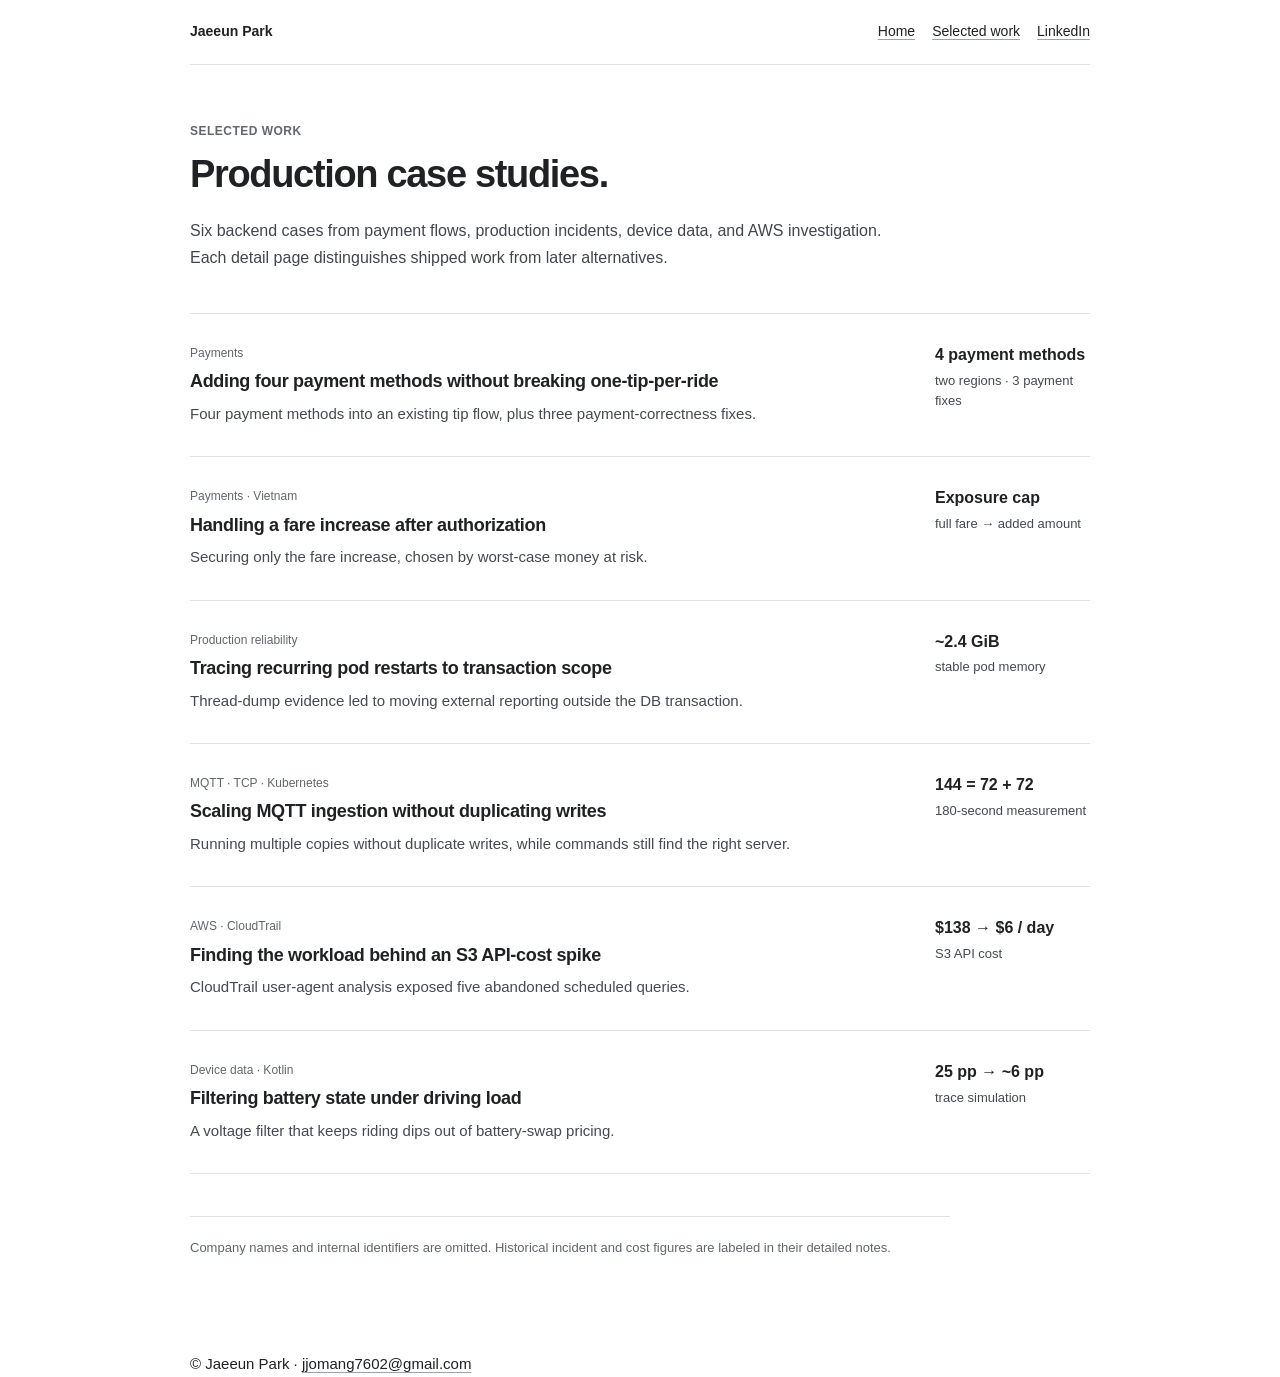
==== case-studies.html @ d19f0302 "Make each case readable without prior context Section headings now state the point instead of labeli" ====
<!doctype html>
<html lang="en"><head><meta charset="utf-8"><meta name="viewport" content="width=device-width, initial-scale=1"><meta name="description" content="Selected backend engineering case studies by Jaeeun Park."><title>Selected Work — Jaeeun Park</title><link rel="stylesheet" href="notes.css?v=20261001"></head>
<body><div class="wrap"><nav class="site-nav" aria-label="Site navigation"><a class="brand" href="index.html">Jaeeun Park</a><div class="nav-links"><a href="index.html">Home</a><a href="case-studies.html" aria-current="page">Selected work</a><a href="https://www.linkedin.com/in/ludy-jaeeun-park/">LinkedIn</a></div></nav><main>
<p class="eyebrow">Selected work</p><h1>Production case studies.</h1><p class="lede">Six backend cases from payment flows, production incidents, device data, and AWS investigation. Each detail page distinguishes shipped work from later alternatives.</p>
<section class="case-list" aria-label="Case studies">
<article class="case"><div><p class="tags">Payments</p><h2><a href="notes/tipping-payment-flow.html">Adding four payment methods without breaking one-tip-per-ride</a></h2><p>Four payment methods into an existing tip flow, plus three payment-correctness fixes.</p></div><p class="metric"><strong>4 payment methods</strong>two regions · 3 payment fixes</p></article>
<article class="case"><div><p class="tags">Payments · Vietnam</p><h2><a href="notes/incremental-authorization.html">Handling a fare increase after authorization</a></h2><p>Securing only the fare increase, chosen by worst-case money at risk.</p></div><p class="metric"><strong>Exposure cap</strong>full fare → added amount</p></article>
<article class="case"><div><p class="tags">Production reliability</p><h2><a href="notes/oom-incident.html">Tracing recurring pod restarts to transaction scope</a></h2><p>Thread-dump evidence led to moving external reporting outside the DB transaction.</p></div><p class="metric"><strong>~2.4 GiB</strong>stable pod memory</p></article>
<article class="case"><div><p class="tags">MQTT · TCP · Kubernetes</p><h2><a href="notes/mqtt-scaling.html">Scaling MQTT ingestion without duplicating writes</a></h2><p>Running multiple copies without duplicate writes, while commands still find the right server.</p></div><p class="metric"><strong>144 = 72 + 72</strong>180-second measurement</p></article>
<article class="case"><div><p class="tags">AWS · CloudTrail</p><h2><a href="notes/s3-cost-investigation.html">Finding the workload behind an S3 API-cost spike</a></h2><p>CloudTrail user-agent analysis exposed five abandoned scheduled queries.</p></div><p class="metric"><strong>$138 → $6 / day</strong>S3 API cost</p></article>
<article class="case"><div><p class="tags">Device data · Kotlin</p><h2><a href="notes/battery-signal-filter.html">Filtering battery state under driving load</a></h2><p>A voltage filter that keeps riding dips out of battery-swap pricing.</p></div><p class="metric"><strong>25 pp → ~6 pp</strong>trace simulation</p></article>
</section>
<p class="note">Company names and internal identifiers are omitted. Historical incident and cost figures are labeled in their detailed notes.</p></main><footer>© Jaeeun Park · <a href="mailto:jjomang7602@gmail.com">jjomang7602@gmail.com</a></footer></div></body></html>
---- notes.css ----
/* Shared layout for case-study notes */:root { --ink:#202124; --muted:#62666d; --line:#dfe1e5; --soft:#f6f7f8; --accent:#1a5d9f; --paper:#fff; }* { box-sizing:border-box; }html { scroll-behavior:smooth; }body { margin:0; background:var(--paper); color:var(--ink); font:15px/1.7 -apple-system,BlinkMacSystemFont,"Segoe UI",sans-serif; -webkit-font-smoothing:antialiased; }a { color:inherit; text-decoration-color:#9da2a9; text-underline-offset:3px; text-decoration-thickness:1px; }a:hover { color:var(--accent); text-decoration-thickness:2px; }a:focus-visible, summary:focus-visible { outline:2px solid var(--accent); outline-offset:4px; }.wrap { width:min(900px,calc(100% - 48px)); margin:0 auto; }.site-nav { display:flex; align-items:center; justify-content:space-between; gap:18px; padding:20px 0; border-bottom:1px solid var(--line); font-size:14px; }.brand { font-weight:650; text-decoration:none; }.nav-links { display:flex; gap:17px; }main { padding:56px 0 76px; }.eyebrow { margin:0 0 12px; color:var(--muted); font-size:12px; font-weight:650; letter-spacing:.04em; text-transform:uppercase; }h1 { max-width:760px; margin:0; font-size:clamp(27px,4vw,38px); line-height:1.13; letter-spacing:-.035em; }h2 { margin:46px 0 13px; font-size:20px; line-height:1.25; letter-spacing:-.018em; }h3 { margin:26px 0 7px; font-size:16px; line-height:1.4; }p { max-width:760px; margin:0 0 16px; }.lede { max-width:720px; margin-top:22px; color:#42464c; font-size:16px; line-height:1.65; }.meta { margin-top:21px; color:var(--muted); font-size:13px; }.rule { margin:48px 0 0; border:0; border-top:1px solid var(--line); }.case-list { margin-top:42px; border-top:1px solid var(--line); }.case { display:grid; grid-template-columns:minmax(0,1fr) 155px; gap:30px; padding:29px 0 30px; border-bottom:1px solid var(--line); }.case h2 { margin:0 0 8px; font-size:18px; }.case h2 a { text-decoration:none; }.case p { margin:0; color:#454950; }.case .tags, .note-label { margin-bottom:7px; color:var(--muted); font-size:12px; }.metric { align-self:start; color:#3f444b; font-size:13px; line-height:1.55; }.metric strong { display:block; margin-bottom:3px; color:var(--ink); font-size:16px; }.note { margin-top:42px; padding-top:20px; border-top:1px solid var(--line); color:var(--muted); font-size:13px; }.section-intro { color:#4c5158; }.diagram { margin:24px 0; padding:18px 20px; border:1px solid var(--line); background:#fafbfc; font-size:13px; line-height:1.65; }.flow { display:flex; flex-wrap:wrap; align-items:center; gap:8px; padding:0; margin:0; list-style:none; }.flow li { padding:5px 8px; border:1px solid #d6d9dd; background:#fff; }.flow .arrow { padding:0; border:0; background:transparent; color:var(--muted); }.callout { margin:23px 0; padding:15px 18px; border-left:3px solid #8b929b; background:var(--soft); }
code { font-family: ui-monospace, SFMono-Regular, Menlo, Monaco, Consolas, monospace; font-size:.9em; }
pre { max-width:760px; margin:22px 0; padding:16px 18px; overflow:auto; border:1px solid var(--line); background:#f7f8f9; font:13px/1.6 ui-monospace, SFMono-Regular, Menlo, Monaco, Consolas, monospace; }
pre code { font-size:inherit; }


table { width:100%; margin:22px 0; border-collapse:collapse; font-size:14px; line-height:1.6; }
th, td { padding:12px 14px; border:1px solid var(--line); vertical-align:top; text-align:left; }
th { background:#f5f6f7; color:#34383e; font-weight:650; }
td:first-child { font-weight:600; }
pre { max-width:760px; margin:22px 0; padding:18px 20px; overflow:auto; border:1px solid #263746; border-radius:2px; background:#17212b; color:#e8eef5; font:13px/1.7 ui-monospace, SFMono-Regular, Menlo, Monaco, Consolas, monospace; tab-size:2; }
pre code { color:inherit; font-size:inherit; }
.kt-keyword { color:#dca4ff; }
.kt-type { color:#8fd3ff; }
.kt-function { color:#7ee0ba; }
.kt-string { color:#f0c674; }
.kt-comment { color:#8a9baa; font-style:italic; }
.inline-code { padding:1px 4px; border:1px solid #e0e3e6; background:#f6f7f8; color:#30343a; font:0.9em ui-monospace, SFMono-Regular, Menlo, Monaco, Consolas, monospace; }
@media (max-width:620px) { table { font-size:13px; } th, td { padding:10px; } }
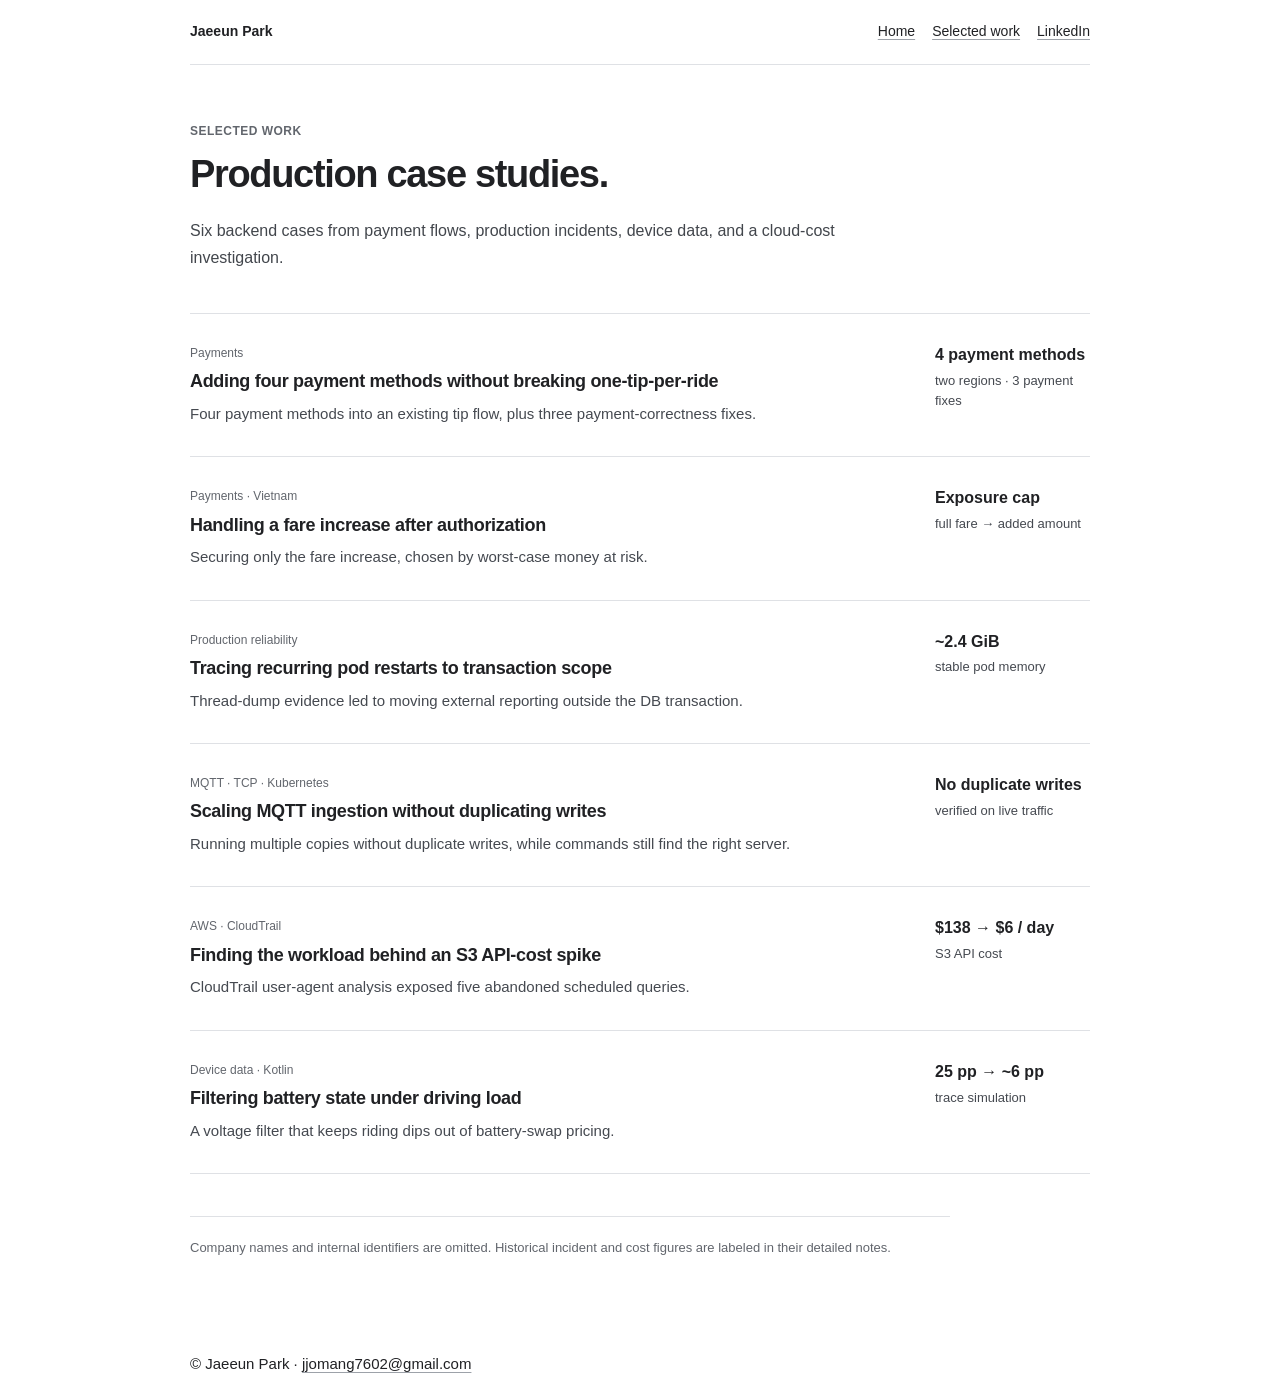
==== commit ba5ef149: "Remove a leftover internal field name and plain-language the last rough edges newNetPrice/oldNetPric" ====
--- a/case-studies.html
+++ b/case-studies.html
@@ -1,12 +1,12 @@
 <!doctype html>
 <html lang="en"><head><meta charset="utf-8"><meta name="viewport" content="width=device-width, initial-scale=1"><meta name="description" content="Selected backend engineering case studies by Jaeeun Park."><title>Selected Work — Jaeeun Park</title><link rel="stylesheet" href="notes.css?v=20261001"></head>
 <body><div class="wrap"><nav class="site-nav" aria-label="Site navigation"><a class="brand" href="index.html">Jaeeun Park</a><div class="nav-links"><a href="index.html">Home</a><a href="case-studies.html" aria-current="page">Selected work</a><a href="https://www.linkedin.com/in/ludy-jaeeun-park/">LinkedIn</a></div></nav><main>
-<p class="eyebrow">Selected work</p><h1>Production case studies.</h1><p class="lede">Six backend cases from payment flows, production incidents, device data, and AWS investigation. Each detail page distinguishes shipped work from later alternatives.</p>
+<p class="eyebrow">Selected work</p><h1>Production case studies.</h1><p class="lede">Six backend cases from payment flows, production incidents, device data, and a cloud-cost investigation.</p>
 <section class="case-list" aria-label="Case studies">
 <article class="case"><div><p class="tags">Payments</p><h2><a href="notes/tipping-payment-flow.html">Adding four payment methods without breaking one-tip-per-ride</a></h2><p>Four payment methods into an existing tip flow, plus three payment-correctness fixes.</p></div><p class="metric"><strong>4 payment methods</strong>two regions · 3 payment fixes</p></article>
 <article class="case"><div><p class="tags">Payments · Vietnam</p><h2><a href="notes/incremental-authorization.html">Handling a fare increase after authorization</a></h2><p>Securing only the fare increase, chosen by worst-case money at risk.</p></div><p class="metric"><strong>Exposure cap</strong>full fare → added amount</p></article>
 <article class="case"><div><p class="tags">Production reliability</p><h2><a href="notes/oom-incident.html">Tracing recurring pod restarts to transaction scope</a></h2><p>Thread-dump evidence led to moving external reporting outside the DB transaction.</p></div><p class="metric"><strong>~2.4 GiB</strong>stable pod memory</p></article>
-<article class="case"><div><p class="tags">MQTT · TCP · Kubernetes</p><h2><a href="notes/mqtt-scaling.html">Scaling MQTT ingestion without duplicating writes</a></h2><p>Running multiple copies without duplicate writes, while commands still find the right server.</p></div><p class="metric"><strong>144 = 72 + 72</strong>180-second measurement</p></article>
+<article class="case"><div><p class="tags">MQTT · TCP · Kubernetes</p><h2><a href="notes/mqtt-scaling.html">Scaling MQTT ingestion without duplicating writes</a></h2><p>Running multiple copies without duplicate writes, while commands still find the right server.</p></div><p class="metric"><strong>No duplicate writes</strong>verified on live traffic</p></article>
 <article class="case"><div><p class="tags">AWS · CloudTrail</p><h2><a href="notes/s3-cost-investigation.html">Finding the workload behind an S3 API-cost spike</a></h2><p>CloudTrail user-agent analysis exposed five abandoned scheduled queries.</p></div><p class="metric"><strong>$138 → $6 / day</strong>S3 API cost</p></article>
 <article class="case"><div><p class="tags">Device data · Kotlin</p><h2><a href="notes/battery-signal-filter.html">Filtering battery state under driving load</a></h2><p>A voltage filter that keeps riding dips out of battery-swap pricing.</p></div><p class="metric"><strong>25 pp → ~6 pp</strong>trace simulation</p></article>
 </section>
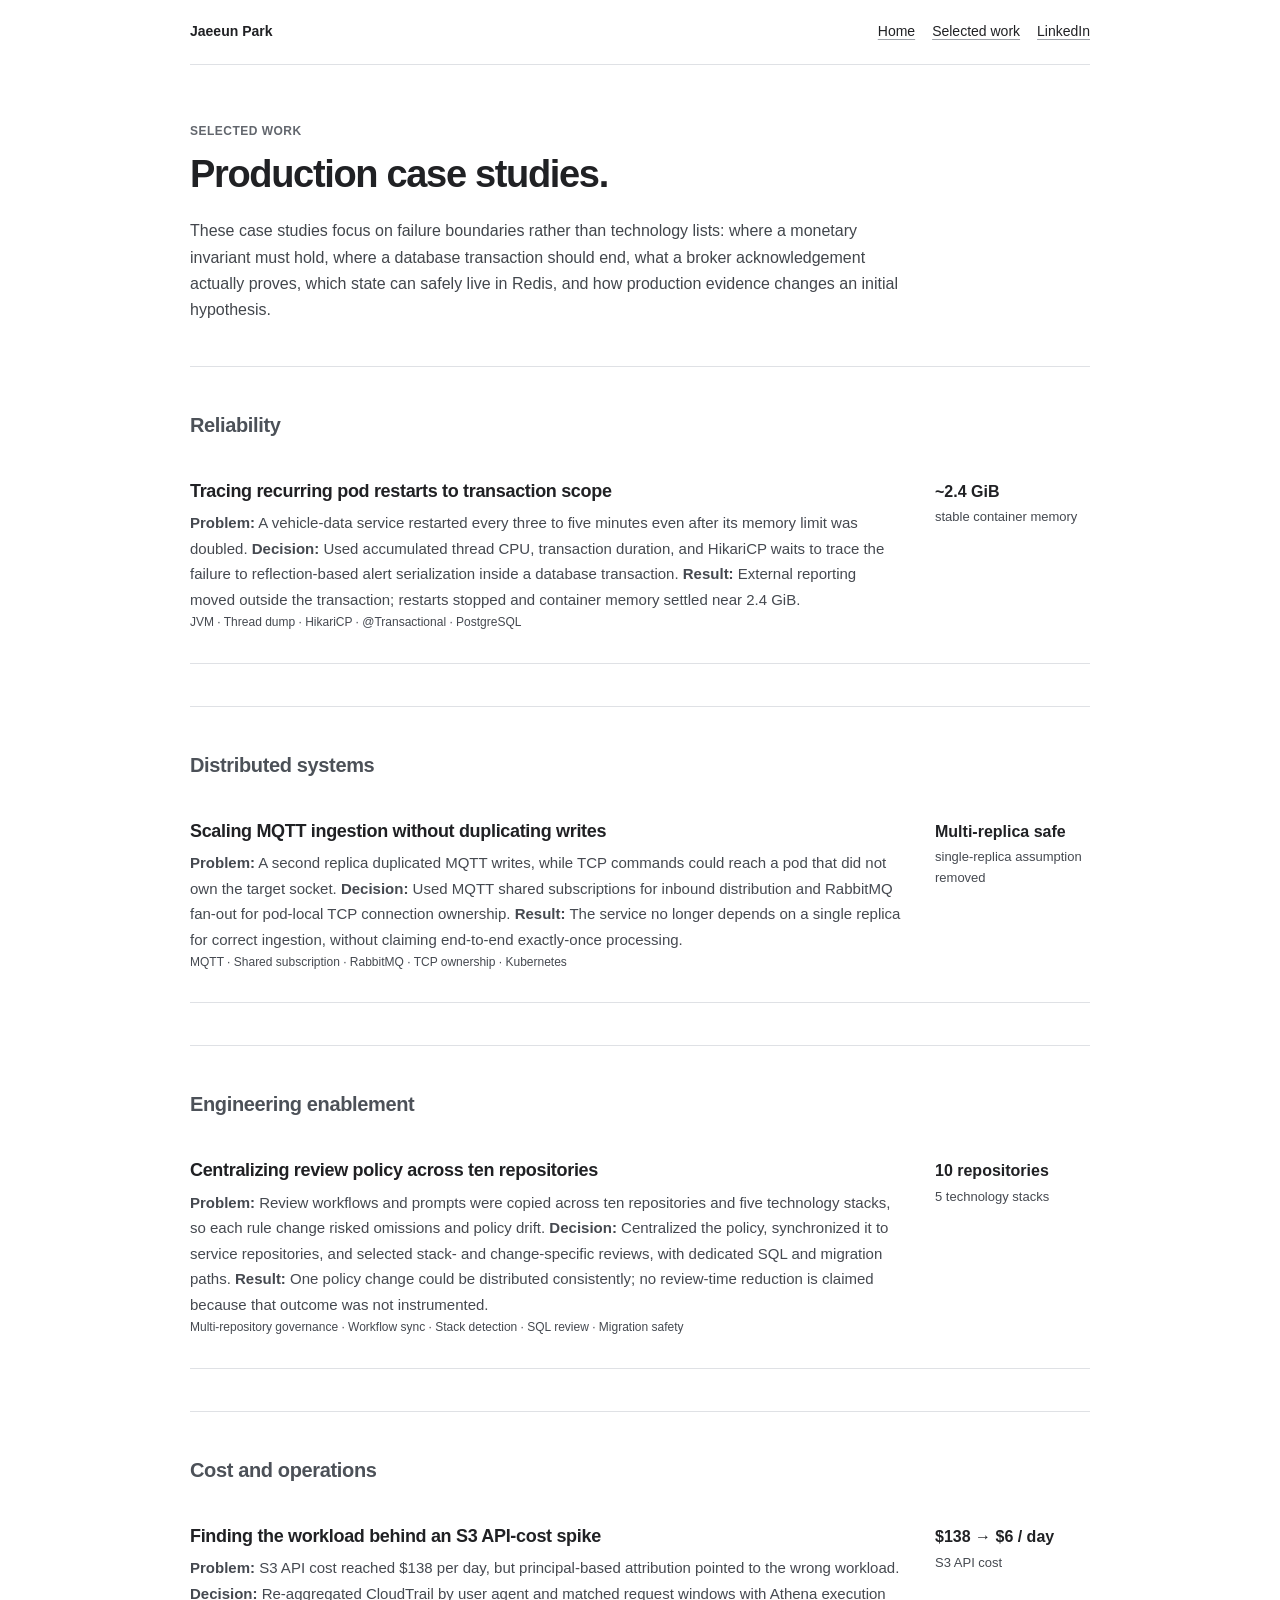
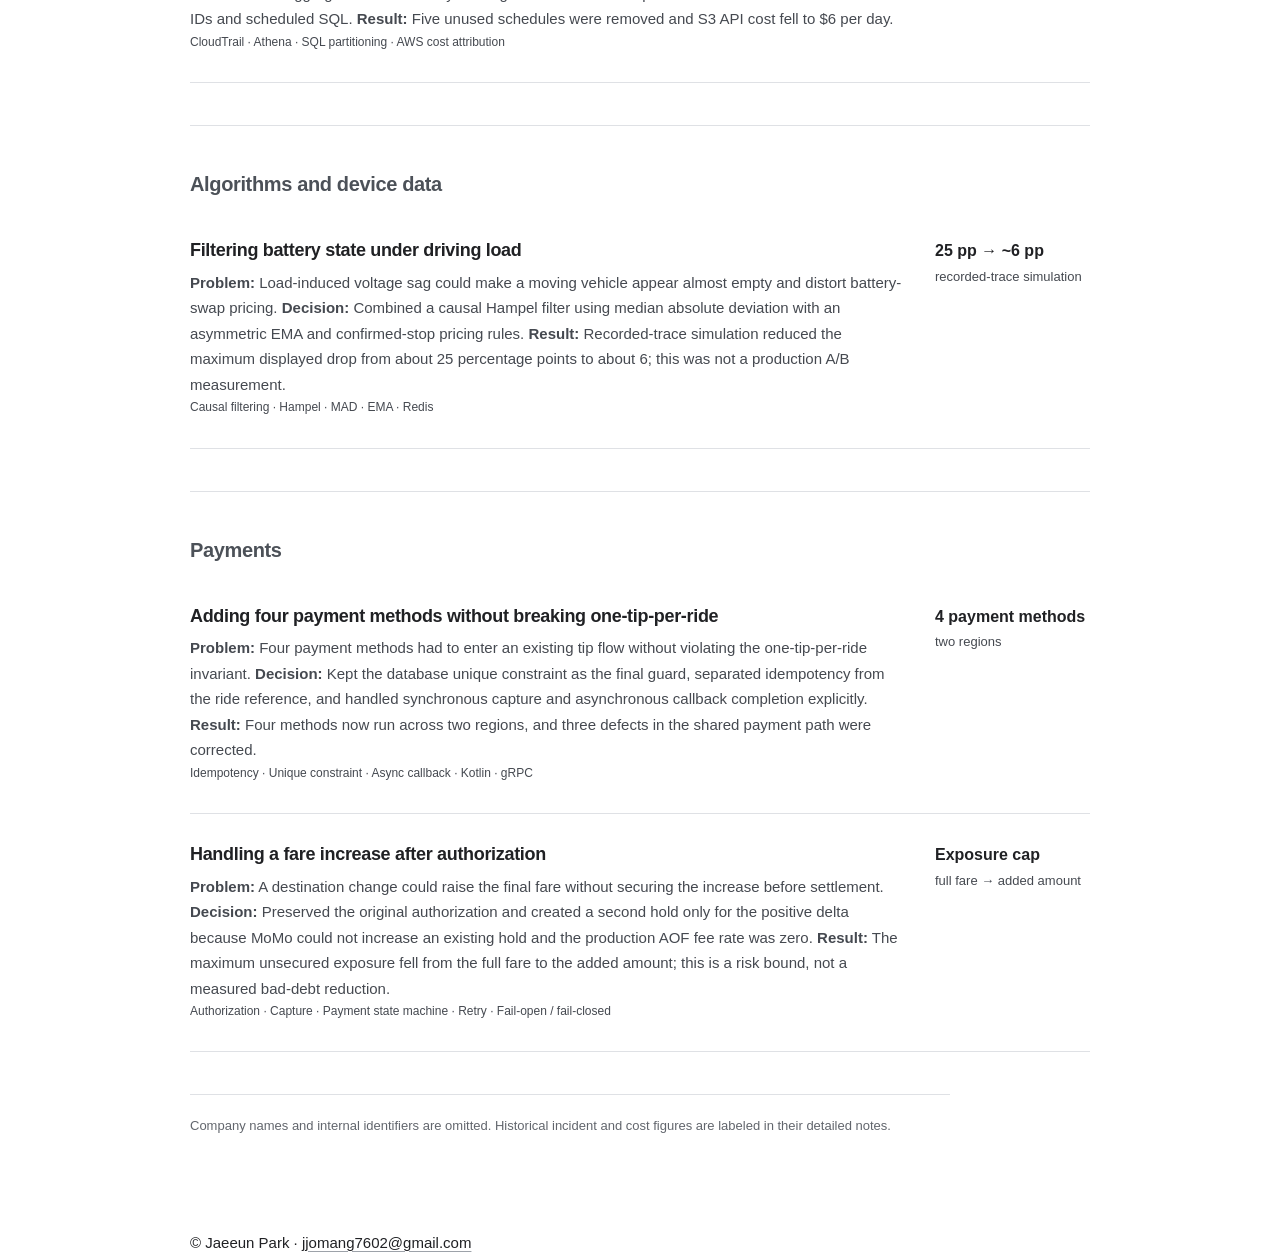
==== commit c79427c1: "Rework case studies for both recruiter and senior-engineer readers Applies the revision spec across " ====
--- a/case-studies.html
+++ b/case-studies.html
@@ -1,13 +1,24 @@
 <!doctype html>
-<html lang="en"><head><meta charset="utf-8"><meta name="viewport" content="width=device-width, initial-scale=1"><meta name="description" content="Selected backend engineering case studies by Jaeeun Park."><title>Selected Work — Jaeeun Park</title><link rel="stylesheet" href="notes.css?v=20261001"></head>
+<html lang="en"><head><meta charset="utf-8"><meta name="viewport" content="width=device-width, initial-scale=1"><meta name="description" content="Selected backend engineering case studies by Jaeeun Park, grouped by the kind of failure boundary each one addresses."><title>Selected Work — Jaeeun Park</title><link rel="stylesheet" href="notes.css?v=20261001"></head>
 <body><div class="wrap"><nav class="site-nav" aria-label="Site navigation"><a class="brand" href="index.html">Jaeeun Park</a><div class="nav-links"><a href="index.html">Home</a><a href="case-studies.html" aria-current="page">Selected work</a><a href="https://www.linkedin.com/in/ludy-jaeeun-park/">LinkedIn</a></div></nav><main>
-<p class="eyebrow">Selected work</p><h1>Production case studies.</h1><p class="lede">Six backend cases from payment flows, production incidents, device data, and a cloud-cost investigation.</p>
-<section class="case-list" aria-label="Case studies">
-<article class="case"><div><p class="tags">Payments</p><h2><a href="notes/tipping-payment-flow.html">Adding four payment methods without breaking one-tip-per-ride</a></h2><p>Four payment methods into an existing tip flow, plus three payment-correctness fixes.</p></div><p class="metric"><strong>4 payment methods</strong>two regions · 3 payment fixes</p></article>
-<article class="case"><div><p class="tags">Payments · Vietnam</p><h2><a href="notes/incremental-authorization.html">Handling a fare increase after authorization</a></h2><p>Securing only the fare increase, chosen by worst-case money at risk.</p></div><p class="metric"><strong>Exposure cap</strong>full fare → added amount</p></article>
-<article class="case"><div><p class="tags">Production reliability</p><h2><a href="notes/oom-incident.html">Tracing recurring pod restarts to transaction scope</a></h2><p>Thread-dump evidence led to moving external reporting outside the DB transaction.</p></div><p class="metric"><strong>~2.4 GiB</strong>stable pod memory</p></article>
-<article class="case"><div><p class="tags">MQTT · TCP · Kubernetes</p><h2><a href="notes/mqtt-scaling.html">Scaling MQTT ingestion without duplicating writes</a></h2><p>Running multiple copies without duplicate writes, while commands still find the right server.</p></div><p class="metric"><strong>No duplicate writes</strong>verified on live traffic</p></article>
-<article class="case"><div><p class="tags">AWS · CloudTrail</p><h2><a href="notes/s3-cost-investigation.html">Finding the workload behind an S3 API-cost spike</a></h2><p>CloudTrail user-agent analysis exposed five abandoned scheduled queries.</p></div><p class="metric"><strong>$138 → $6 / day</strong>S3 API cost</p></article>
-<article class="case"><div><p class="tags">Device data · Kotlin</p><h2><a href="notes/battery-signal-filter.html">Filtering battery state under driving load</a></h2><p>A voltage filter that keeps riding dips out of battery-swap pricing.</p></div><p class="metric"><strong>25 pp → ~6 pp</strong>trace simulation</p></article>
+<p class="eyebrow">Selected work</p><h1>Production case studies.</h1><p class="lede">These case studies focus on failure boundaries rather than technology lists: where a monetary invariant must hold, where a database transaction should end, what a broker acknowledgement actually proves, which state can safely live in Redis, and how production evidence changes an initial hypothesis.</p>
+<section class="case-list" aria-label="Reliability"><h2 class="section-intro">Reliability</h2>
+<article class="case"><div><h2><a href="notes/oom-incident.html">Tracing recurring pod restarts to transaction scope</a></h2><p><strong>Problem:</strong> A vehicle-data service restarted every three to five minutes even after its memory limit was doubled. <strong>Decision:</strong> Used accumulated thread CPU, transaction duration, and HikariCP waits to trace the failure to reflection-based alert serialization inside a database transaction. <strong>Result:</strong> External reporting moved outside the transaction; restarts stopped and container memory settled near 2.4 GiB.</p><p class="note-label">JVM · Thread dump · HikariCP · @Transactional · PostgreSQL</p></div><p class="metric"><strong>~2.4 GiB</strong>stable container memory</p></article>
+</section>
+<section class="case-list" aria-label="Distributed systems"><h2 class="section-intro">Distributed systems</h2>
+<article class="case"><div><h2><a href="notes/mqtt-scaling.html">Scaling MQTT ingestion without duplicating writes</a></h2><p><strong>Problem:</strong> A second replica duplicated MQTT writes, while TCP commands could reach a pod that did not own the target socket. <strong>Decision:</strong> Used MQTT shared subscriptions for inbound distribution and RabbitMQ fan-out for pod-local TCP connection ownership. <strong>Result:</strong> The service no longer depends on a single replica for correct ingestion, without claiming end-to-end exactly-once processing.</p><p class="note-label">MQTT · Shared subscription · RabbitMQ · TCP ownership · Kubernetes</p></div><p class="metric"><strong>Multi-replica safe</strong>single-replica assumption removed</p></article>
+</section>
+<section class="case-list" aria-label="Engineering enablement"><h2 class="section-intro">Engineering enablement</h2>
+<article class="case"><div><h2><a href="notes/review-policy.html">Centralizing review policy across ten repositories</a></h2><p><strong>Problem:</strong> Review workflows and prompts were copied across ten repositories and five technology stacks, so each rule change risked omissions and policy drift. <strong>Decision:</strong> Centralized the policy, synchronized it to service repositories, and selected stack- and change-specific reviews, with dedicated SQL and migration paths. <strong>Result:</strong> One policy change could be distributed consistently; no review-time reduction is claimed because that outcome was not instrumented.</p><p class="note-label">Multi-repository governance · Workflow sync · Stack detection · SQL review · Migration safety</p></div><p class="metric"><strong>10 repositories</strong>5 technology stacks</p></article>
+</section>
+<section class="case-list" aria-label="Cost and operations"><h2 class="section-intro">Cost and operations</h2>
+<article class="case"><div><h2><a href="notes/s3-cost-investigation.html">Finding the workload behind an S3 API-cost spike</a></h2><p><strong>Problem:</strong> S3 API cost reached $138 per day, but principal-based attribution pointed to the wrong workload. <strong>Decision:</strong> Re-aggregated CloudTrail by user agent and matched request windows with Athena execution IDs and scheduled SQL. <strong>Result:</strong> Five unused schedules were removed and S3 API cost fell to $6 per day.</p><p class="note-label">CloudTrail · Athena · SQL partitioning · AWS cost attribution</p></div><p class="metric"><strong>$138 → $6 / day</strong>S3 API cost</p></article>
+</section>
+<section class="case-list" aria-label="Algorithms and device data"><h2 class="section-intro">Algorithms and device data</h2>
+<article class="case"><div><h2><a href="notes/battery-signal-filter.html">Filtering battery state under driving load</a></h2><p><strong>Problem:</strong> Load-induced voltage sag could make a moving vehicle appear almost empty and distort battery-swap pricing. <strong>Decision:</strong> Combined a causal Hampel filter using median absolute deviation with an asymmetric EMA and confirmed-stop pricing rules. <strong>Result:</strong> Recorded-trace simulation reduced the maximum displayed drop from about 25 percentage points to about 6; this was not a production A/B measurement.</p><p class="note-label">Causal filtering · Hampel · MAD · EMA · Redis</p></div><p class="metric"><strong>25 pp → ~6 pp</strong>recorded-trace simulation</p></article>
+</section>
+<section class="case-list" aria-label="Payments"><h2 class="section-intro">Payments</h2>
+<article class="case"><div><h2><a href="notes/tipping-payment-flow.html">Adding four payment methods without breaking one-tip-per-ride</a></h2><p><strong>Problem:</strong> Four payment methods had to enter an existing tip flow without violating the one-tip-per-ride invariant. <strong>Decision:</strong> Kept the database unique constraint as the final guard, separated idempotency from the ride reference, and handled synchronous capture and asynchronous callback completion explicitly. <strong>Result:</strong> Four methods now run across two regions, and three defects in the shared payment path were corrected.</p><p class="note-label">Idempotency · Unique constraint · Async callback · Kotlin · gRPC</p></div><p class="metric"><strong>4 payment methods</strong>two regions</p></article>
+<article class="case"><div><h2><a href="notes/incremental-authorization.html">Handling a fare increase after authorization</a></h2><p><strong>Problem:</strong> A destination change could raise the final fare without securing the increase before settlement. <strong>Decision:</strong> Preserved the original authorization and created a second hold only for the positive delta because MoMo could not increase an existing hold and the production AOF fee rate was zero. <strong>Result:</strong> The maximum unsecured exposure fell from the full fare to the added amount; this is a risk bound, not a measured bad-debt reduction.</p><p class="note-label">Authorization · Capture · Payment state machine · Retry · Fail-open / fail-closed</p></div><p class="metric"><strong>Exposure cap</strong>full fare → added amount</p></article>
 </section>
 <p class="note">Company names and internal identifiers are omitted. Historical incident and cost figures are labeled in their detailed notes.</p></main><footer>© Jaeeun Park · <a href="mailto:jjomang7602@gmail.com">jjomang7602@gmail.com</a></footer></div></body></html>
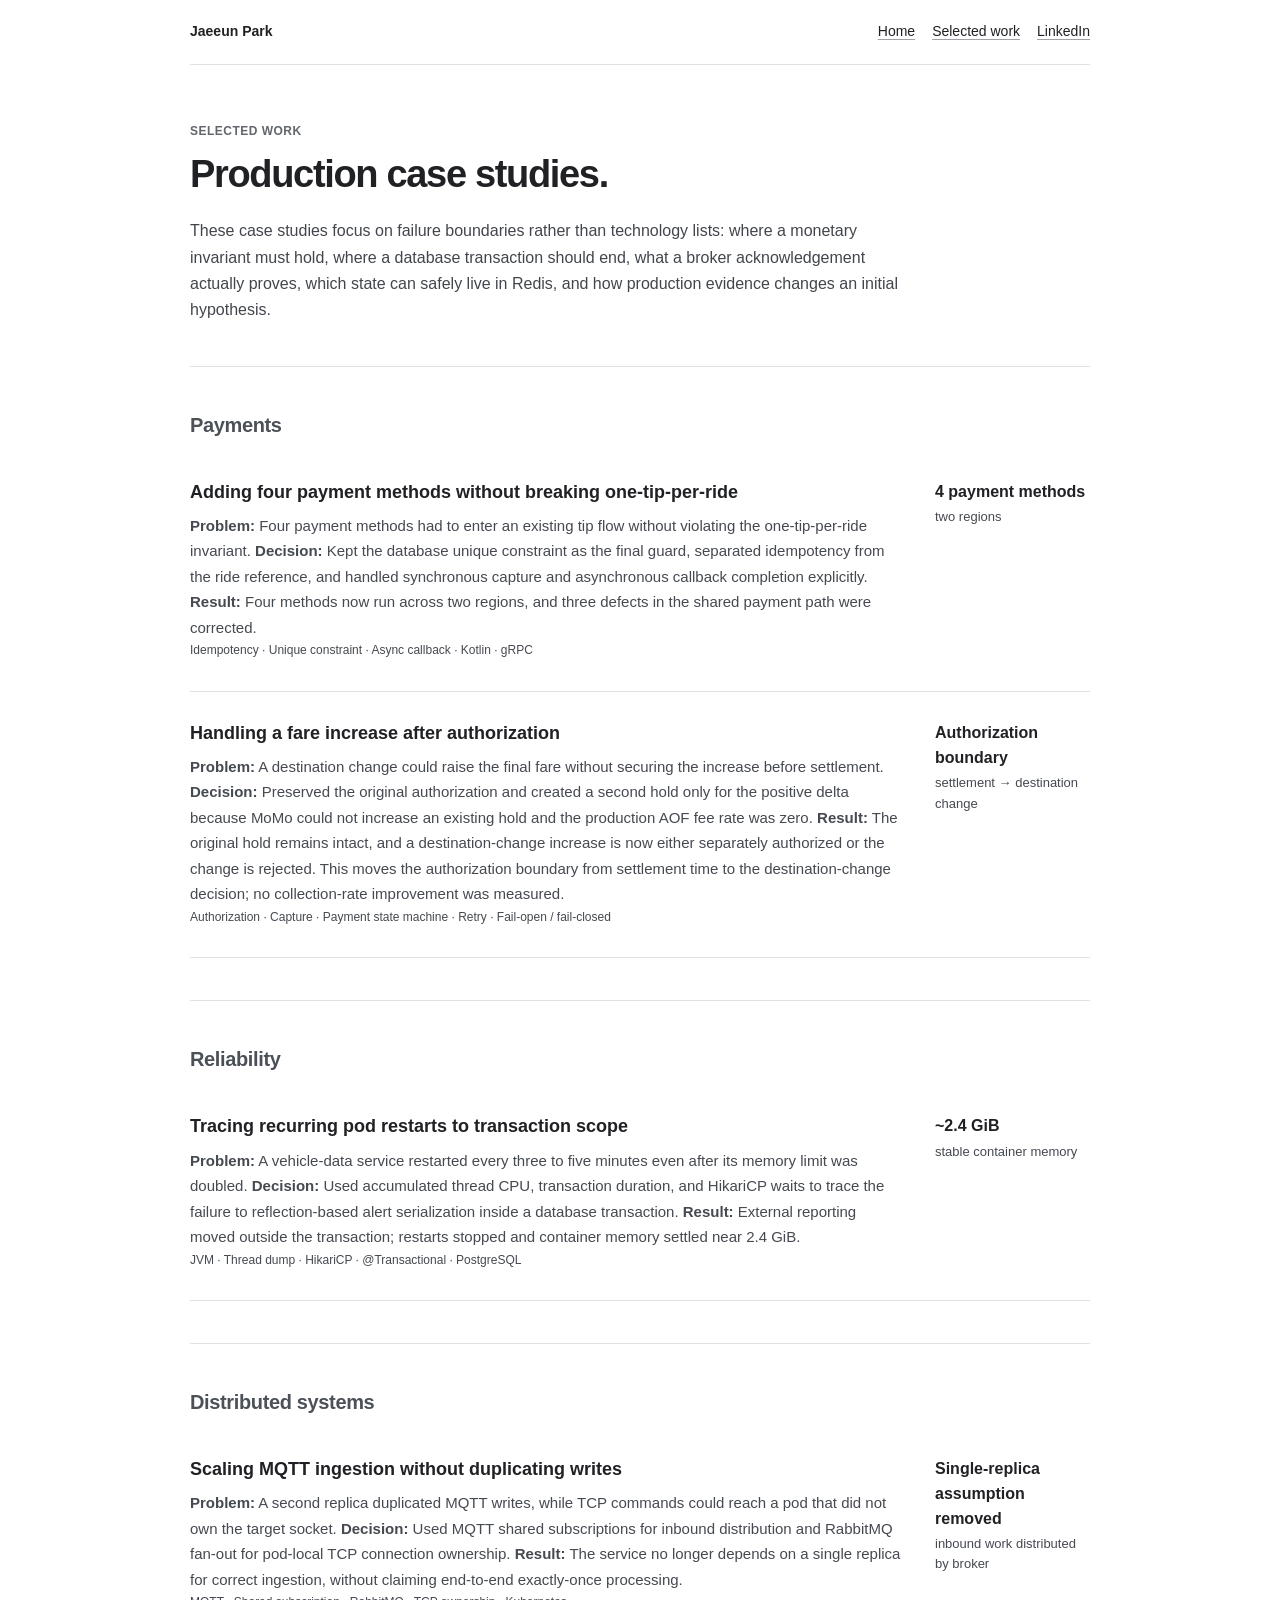
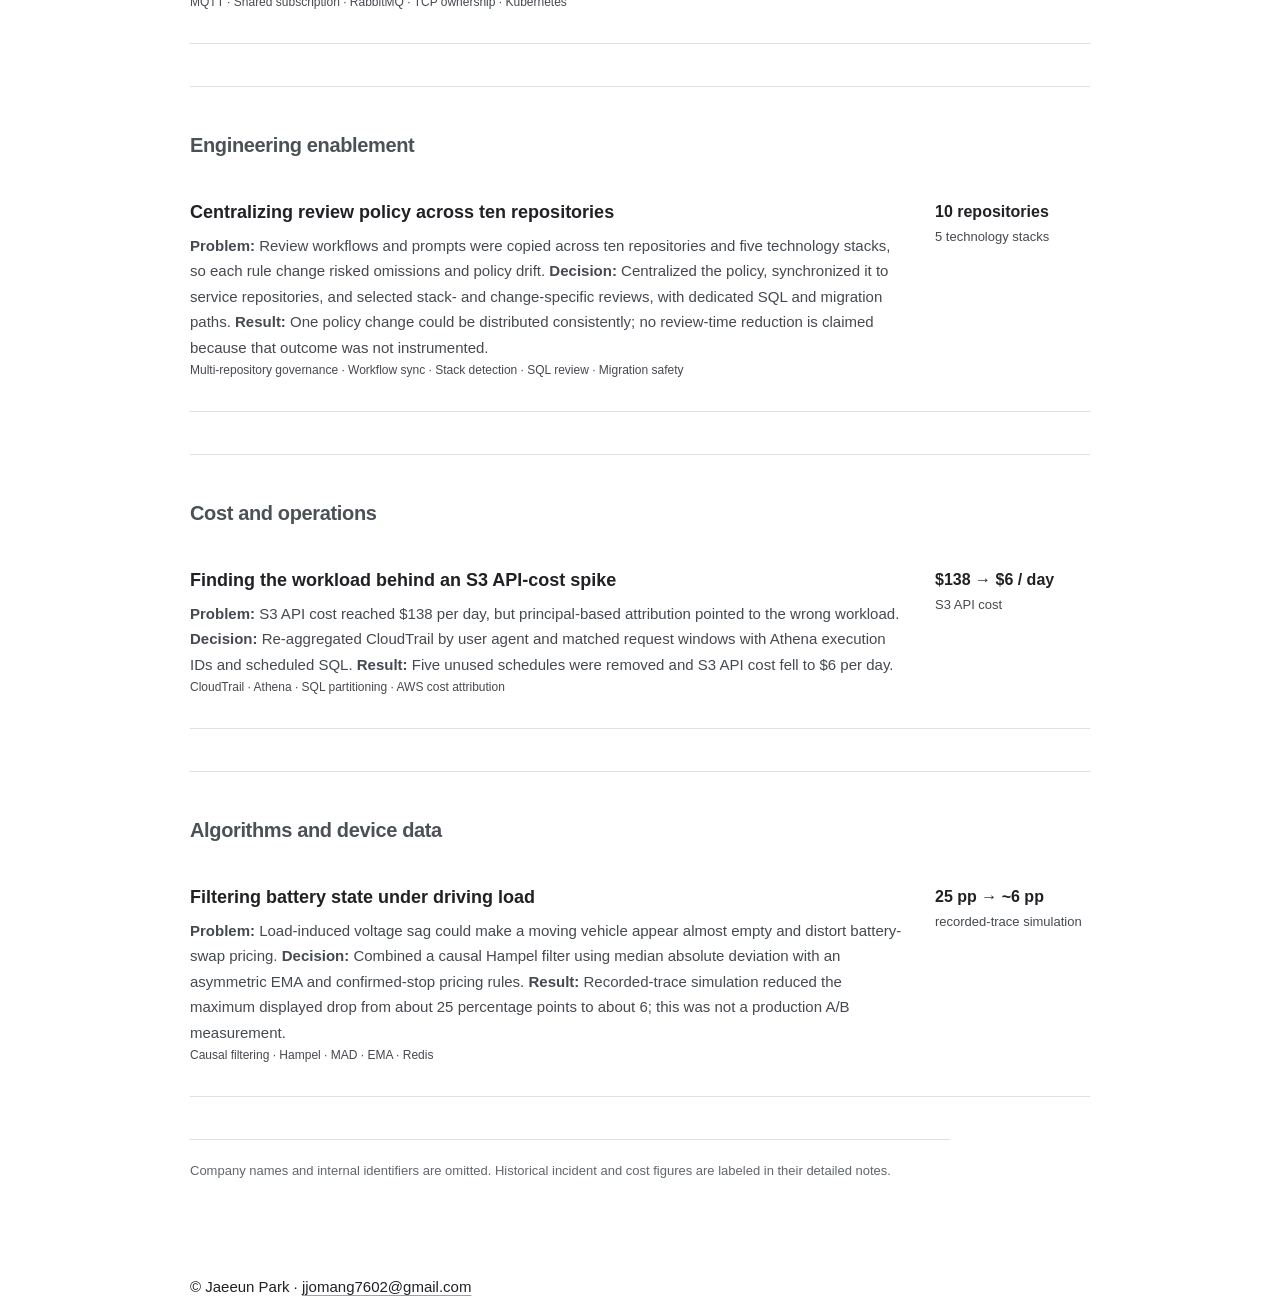
==== commit e20c3f6f: "Fix an exposure claim that contradicted the corrected baseline The incremental-authorization page ex" ====
--- a/case-studies.html
+++ b/case-studies.html
@@ -1,24 +1,98 @@
 <!doctype html>
-<html lang="en"><head><meta charset="utf-8"><meta name="viewport" content="width=device-width, initial-scale=1"><meta name="description" content="Selected backend engineering case studies by Jaeeun Park, grouped by the kind of failure boundary each one addresses."><title>Selected Work — Jaeeun Park</title><link rel="stylesheet" href="notes.css?v=20261001"></head>
-<body><div class="wrap"><nav class="site-nav" aria-label="Site navigation"><a class="brand" href="index.html">Jaeeun Park</a><div class="nav-links"><a href="index.html">Home</a><a href="case-studies.html" aria-current="page">Selected work</a><a href="https://www.linkedin.com/in/ludy-jaeeun-park/">LinkedIn</a></div></nav><main>
-<p class="eyebrow">Selected work</p><h1>Production case studies.</h1><p class="lede">These case studies focus on failure boundaries rather than technology lists: where a monetary invariant must hold, where a database transaction should end, what a broker acknowledgement actually proves, which state can safely live in Redis, and how production evidence changes an initial hypothesis.</p>
-<section class="case-list" aria-label="Reliability"><h2 class="section-intro">Reliability</h2>
-<article class="case"><div><h2><a href="notes/oom-incident.html">Tracing recurring pod restarts to transaction scope</a></h2><p><strong>Problem:</strong> A vehicle-data service restarted every three to five minutes even after its memory limit was doubled. <strong>Decision:</strong> Used accumulated thread CPU, transaction duration, and HikariCP waits to trace the failure to reflection-based alert serialization inside a database transaction. <strong>Result:</strong> External reporting moved outside the transaction; restarts stopped and container memory settled near 2.4 GiB.</p><p class="note-label">JVM · Thread dump · HikariCP · @Transactional · PostgreSQL</p></div><p class="metric"><strong>~2.4 GiB</strong>stable container memory</p></article>
+<html lang="en">
+<head>
+<meta charset="utf-8">
+<meta name="viewport" content="width=device-width, initial-scale=1">
+<meta name="description" content="Selected backend engineering case studies by Jaeeun Park, grouped by the kind of failure boundary each one addresses.">
+<title>Selected Work — Jaeeun Park</title>
+<link rel="icon" href="favicon.svg" type="image/svg+xml">
+<link rel="stylesheet" href="notes.css?v=20261002"></head>
+<body>
+<div class="wrap">
+<nav class="site-nav" aria-label="Site navigation"><a class="brand" href="index.html">Jaeeun Park</a>
+<div class="nav-links"><a href="index.html">Home</a><a href="case-studies.html" aria-current="page">Selected work</a><a href="https://www.linkedin.com/in/ludy-jaeeun-park/">LinkedIn</a></div>
+</nav>
+<main>
+<p class="eyebrow">Selected work</p>
+<h1>Production case studies.</h1>
+<p class="lede">These case studies focus on failure boundaries rather than technology lists: where a monetary invariant must hold, where a database transaction should end, what a broker acknowledgement actually proves, which state can safely live in Redis, and how production evidence changes an initial hypothesis.</p>
+<section class="case-list" aria-label="Payments">
+<h2 class="section-intro">Payments</h2>
+<article class="case">
+<div>
+<h3><a href="notes/tipping-payment-flow.html">Adding four payment methods without breaking one-tip-per-ride</a></h3>
+<p><strong>Problem:</strong> Four payment methods had to enter an existing tip flow without violating the one-tip-per-ride invariant. <strong>Decision:</strong> Kept the database unique constraint as the final guard, separated idempotency from the ride reference, and handled synchronous capture and asynchronous callback completion explicitly. <strong>Result:</strong> Four methods now run across two regions, and three defects in the shared payment path were corrected.</p>
+<p class="note-label">Idempotency · Unique constraint · Async callback · Kotlin · gRPC</p>
+</div>
+<p class="metric"><strong>4 payment methods</strong>two regions</p>
+</article>
+<article class="case">
+<div>
+<h3><a href="notes/incremental-authorization.html">Handling a fare increase after authorization</a></h3>
+<p><strong>Problem:</strong> A destination change could raise the final fare without securing the increase before settlement. <strong>Decision:</strong> Preserved the original authorization and created a second hold only for the positive delta because MoMo could not increase an existing hold and the production AOF fee rate was zero. <strong>Result:</strong> The original hold remains intact, and a destination-change increase is now either separately authorized or the change is rejected. This moves the authorization boundary from settlement time to the destination-change decision; no collection-rate improvement was measured.</p>
+<p class="note-label">Authorization · Capture · Payment state machine · Retry · Fail-open / fail-closed</p>
+</div>
+<p class="metric"><strong>Authorization boundary</strong>settlement → destination change</p>
+</article>
 </section>
-<section class="case-list" aria-label="Distributed systems"><h2 class="section-intro">Distributed systems</h2>
-<article class="case"><div><h2><a href="notes/mqtt-scaling.html">Scaling MQTT ingestion without duplicating writes</a></h2><p><strong>Problem:</strong> A second replica duplicated MQTT writes, while TCP commands could reach a pod that did not own the target socket. <strong>Decision:</strong> Used MQTT shared subscriptions for inbound distribution and RabbitMQ fan-out for pod-local TCP connection ownership. <strong>Result:</strong> The service no longer depends on a single replica for correct ingestion, without claiming end-to-end exactly-once processing.</p><p class="note-label">MQTT · Shared subscription · RabbitMQ · TCP ownership · Kubernetes</p></div><p class="metric"><strong>Multi-replica safe</strong>single-replica assumption removed</p></article>
+<section class="case-list" aria-label="Reliability">
+<h2 class="section-intro">Reliability</h2>
+<article class="case">
+<div>
+<h3><a href="notes/oom-incident.html">Tracing recurring pod restarts to transaction scope</a></h3>
+<p><strong>Problem:</strong> A vehicle-data service restarted every three to five minutes even after its memory limit was doubled. <strong>Decision:</strong> Used accumulated thread CPU, transaction duration, and HikariCP waits to trace the failure to reflection-based alert serialization inside a database transaction. <strong>Result:</strong> External reporting moved outside the transaction; restarts stopped and container memory settled near 2.4 GiB.</p>
+<p class="note-label">JVM · Thread dump · HikariCP · @Transactional · PostgreSQL</p>
+</div>
+<p class="metric"><strong>~2.4 GiB</strong>stable container memory</p>
+</article>
 </section>
-<section class="case-list" aria-label="Engineering enablement"><h2 class="section-intro">Engineering enablement</h2>
-<article class="case"><div><h2><a href="notes/review-policy.html">Centralizing review policy across ten repositories</a></h2><p><strong>Problem:</strong> Review workflows and prompts were copied across ten repositories and five technology stacks, so each rule change risked omissions and policy drift. <strong>Decision:</strong> Centralized the policy, synchronized it to service repositories, and selected stack- and change-specific reviews, with dedicated SQL and migration paths. <strong>Result:</strong> One policy change could be distributed consistently; no review-time reduction is claimed because that outcome was not instrumented.</p><p class="note-label">Multi-repository governance · Workflow sync · Stack detection · SQL review · Migration safety</p></div><p class="metric"><strong>10 repositories</strong>5 technology stacks</p></article>
+<section class="case-list" aria-label="Distributed systems">
+<h2 class="section-intro">Distributed systems</h2>
+<article class="case">
+<div>
+<h3><a href="notes/mqtt-scaling.html">Scaling MQTT ingestion without duplicating writes</a></h3>
+<p><strong>Problem:</strong> A second replica duplicated MQTT writes, while TCP commands could reach a pod that did not own the target socket. <strong>Decision:</strong> Used MQTT shared subscriptions for inbound distribution and RabbitMQ fan-out for pod-local TCP connection ownership. <strong>Result:</strong> The service no longer depends on a single replica for correct ingestion, without claiming end-to-end exactly-once processing.</p>
+<p class="note-label">MQTT · Shared subscription · RabbitMQ · TCP ownership · Kubernetes</p>
+</div>
+<p class="metric"><strong>Single-replica assumption removed</strong>inbound work distributed by broker</p>
+</article>
 </section>
-<section class="case-list" aria-label="Cost and operations"><h2 class="section-intro">Cost and operations</h2>
-<article class="case"><div><h2><a href="notes/s3-cost-investigation.html">Finding the workload behind an S3 API-cost spike</a></h2><p><strong>Problem:</strong> S3 API cost reached $138 per day, but principal-based attribution pointed to the wrong workload. <strong>Decision:</strong> Re-aggregated CloudTrail by user agent and matched request windows with Athena execution IDs and scheduled SQL. <strong>Result:</strong> Five unused schedules were removed and S3 API cost fell to $6 per day.</p><p class="note-label">CloudTrail · Athena · SQL partitioning · AWS cost attribution</p></div><p class="metric"><strong>$138 → $6 / day</strong>S3 API cost</p></article>
+<section class="case-list" aria-label="Engineering enablement">
+<h2 class="section-intro">Engineering enablement</h2>
+<article class="case">
+<div>
+<h3><a href="notes/review-policy.html">Centralizing review policy across ten repositories</a></h3>
+<p><strong>Problem:</strong> Review workflows and prompts were copied across ten repositories and five technology stacks, so each rule change risked omissions and policy drift. <strong>Decision:</strong> Centralized the policy, synchronized it to service repositories, and selected stack- and change-specific reviews, with dedicated SQL and migration paths. <strong>Result:</strong> One policy change could be distributed consistently; no review-time reduction is claimed because that outcome was not instrumented.</p>
+<p class="note-label">Multi-repository governance · Workflow sync · Stack detection · SQL review · Migration safety</p>
+</div>
+<p class="metric"><strong>10 repositories</strong>5 technology stacks</p>
+</article>
 </section>
-<section class="case-list" aria-label="Algorithms and device data"><h2 class="section-intro">Algorithms and device data</h2>
-<article class="case"><div><h2><a href="notes/battery-signal-filter.html">Filtering battery state under driving load</a></h2><p><strong>Problem:</strong> Load-induced voltage sag could make a moving vehicle appear almost empty and distort battery-swap pricing. <strong>Decision:</strong> Combined a causal Hampel filter using median absolute deviation with an asymmetric EMA and confirmed-stop pricing rules. <strong>Result:</strong> Recorded-trace simulation reduced the maximum displayed drop from about 25 percentage points to about 6; this was not a production A/B measurement.</p><p class="note-label">Causal filtering · Hampel · MAD · EMA · Redis</p></div><p class="metric"><strong>25 pp → ~6 pp</strong>recorded-trace simulation</p></article>
+<section class="case-list" aria-label="Cost and operations">
+<h2 class="section-intro">Cost and operations</h2>
+<article class="case">
+<div>
+<h3><a href="notes/s3-cost-investigation.html">Finding the workload behind an S3 API-cost spike</a></h3>
+<p><strong>Problem:</strong> S3 API cost reached $138 per day, but principal-based attribution pointed to the wrong workload. <strong>Decision:</strong> Re-aggregated CloudTrail by user agent and matched request windows with Athena execution IDs and scheduled SQL. <strong>Result:</strong> Five unused schedules were removed and S3 API cost fell to $6 per day.</p>
+<p class="note-label">CloudTrail · Athena · SQL partitioning · AWS cost attribution</p>
+</div>
+<p class="metric"><strong>$138 → $6 / day</strong>S3 API cost</p>
+</article>
 </section>
-<section class="case-list" aria-label="Payments"><h2 class="section-intro">Payments</h2>
-<article class="case"><div><h2><a href="notes/tipping-payment-flow.html">Adding four payment methods without breaking one-tip-per-ride</a></h2><p><strong>Problem:</strong> Four payment methods had to enter an existing tip flow without violating the one-tip-per-ride invariant. <strong>Decision:</strong> Kept the database unique constraint as the final guard, separated idempotency from the ride reference, and handled synchronous capture and asynchronous callback completion explicitly. <strong>Result:</strong> Four methods now run across two regions, and three defects in the shared payment path were corrected.</p><p class="note-label">Idempotency · Unique constraint · Async callback · Kotlin · gRPC</p></div><p class="metric"><strong>4 payment methods</strong>two regions</p></article>
-<article class="case"><div><h2><a href="notes/incremental-authorization.html">Handling a fare increase after authorization</a></h2><p><strong>Problem:</strong> A destination change could raise the final fare without securing the increase before settlement. <strong>Decision:</strong> Preserved the original authorization and created a second hold only for the positive delta because MoMo could not increase an existing hold and the production AOF fee rate was zero. <strong>Result:</strong> The maximum unsecured exposure fell from the full fare to the added amount; this is a risk bound, not a measured bad-debt reduction.</p><p class="note-label">Authorization · Capture · Payment state machine · Retry · Fail-open / fail-closed</p></div><p class="metric"><strong>Exposure cap</strong>full fare → added amount</p></article>
+<section class="case-list" aria-label="Algorithms and device data">
+<h2 class="section-intro">Algorithms and device data</h2>
+<article class="case">
+<div>
+<h3><a href="notes/battery-signal-filter.html">Filtering battery state under driving load</a></h3>
+<p><strong>Problem:</strong> Load-induced voltage sag could make a moving vehicle appear almost empty and distort battery-swap pricing. <strong>Decision:</strong> Combined a causal Hampel filter using median absolute deviation with an asymmetric EMA and confirmed-stop pricing rules. <strong>Result:</strong> Recorded-trace simulation reduced the maximum displayed drop from about 25 percentage points to about 6; this was not a production A/B measurement.</p>
+<p class="note-label">Causal filtering · Hampel · MAD · EMA · Redis</p>
+</div>
+<p class="metric"><strong>25 pp → ~6 pp</strong>recorded-trace simulation</p>
+</article>
 </section>
-<p class="note">Company names and internal identifiers are omitted. Historical incident and cost figures are labeled in their detailed notes.</p></main><footer>© Jaeeun Park · <a href="mailto:jjomang7602@gmail.com">jjomang7602@gmail.com</a></footer></div></body></html>
+<p class="note">Company names and internal identifiers are omitted. Historical incident and cost figures are labeled in their detailed notes.</p>
+</main>
+<footer>© Jaeeun Park · <a href="mailto:jjomang7602@gmail.com">jjomang7602@gmail.com</a></footer>
+</div>
+</body>
+</html>
--- a/notes.css
+++ b/notes.css
@@ -1,7 +1,5 @@
-/* Shared layout for case-study notes */:root { --ink:#202124; --muted:#62666d; --line:#dfe1e5; --soft:#f6f7f8; --accent:#1a5d9f; --paper:#fff; }* { box-sizing:border-box; }html { scroll-behavior:smooth; }body { margin:0; background:var(--paper); color:var(--ink); font:15px/1.7 -apple-system,BlinkMacSystemFont,"Segoe UI",sans-serif; -webkit-font-smoothing:antialiased; }a { color:inherit; text-decoration-color:#9da2a9; text-underline-offset:3px; text-decoration-thickness:1px; }a:hover { color:var(--accent); text-decoration-thickness:2px; }a:focus-visible, summary:focus-visible { outline:2px solid var(--accent); outline-offset:4px; }.wrap { width:min(900px,calc(100% - 48px)); margin:0 auto; }.site-nav { display:flex; align-items:center; justify-content:space-between; gap:18px; padding:20px 0; border-bottom:1px solid var(--line); font-size:14px; }.brand { font-weight:650; text-decoration:none; }.nav-links { display:flex; gap:17px; }main { padding:56px 0 76px; }.eyebrow { margin:0 0 12px; color:var(--muted); font-size:12px; font-weight:650; letter-spacing:.04em; text-transform:uppercase; }h1 { max-width:760px; margin:0; font-size:clamp(27px,4vw,38px); line-height:1.13; letter-spacing:-.035em; }h2 { margin:46px 0 13px; font-size:20px; line-height:1.25; letter-spacing:-.018em; }h3 { margin:26px 0 7px; font-size:16px; line-height:1.4; }p { max-width:760px; margin:0 0 16px; }.lede { max-width:720px; margin-top:22px; color:#42464c; font-size:16px; line-height:1.65; }.meta { margin-top:21px; color:var(--muted); font-size:13px; }.rule { margin:48px 0 0; border:0; border-top:1px solid var(--line); }.case-list { margin-top:42px; border-top:1px solid var(--line); }.case { display:grid; grid-template-columns:minmax(0,1fr) 155px; gap:30px; padding:29px 0 30px; border-bottom:1px solid var(--line); }.case h2 { margin:0 0 8px; font-size:18px; }.case h2 a { text-decoration:none; }.case p { margin:0; color:#454950; }.case .tags, .note-label { margin-bottom:7px; color:var(--muted); font-size:12px; }.metric { align-self:start; color:#3f444b; font-size:13px; line-height:1.55; }.metric strong { display:block; margin-bottom:3px; color:var(--ink); font-size:16px; }.note { margin-top:42px; padding-top:20px; border-top:1px solid var(--line); color:var(--muted); font-size:13px; }.section-intro { color:#4c5158; }.diagram { margin:24px 0; padding:18px 20px; border:1px solid var(--line); background:#fafbfc; font-size:13px; line-height:1.65; }.flow { display:flex; flex-wrap:wrap; align-items:center; gap:8px; padding:0; margin:0; list-style:none; }.flow li { padding:5px 8px; border:1px solid #d6d9dd; background:#fff; }.flow .arrow { padding:0; border:0; background:transparent; color:var(--muted); }.callout { margin:23px 0; padding:15px 18px; border-left:3px solid #8b929b; background:var(--soft); }
+/* Shared layout for case-study notes */:root { --ink:#202124; --muted:#62666d; --line:#dfe1e5; --soft:#f6f7f8; --accent:#1a5d9f; --paper:#fff; }* { box-sizing:border-box; }html { scroll-behavior:smooth; }body { margin:0; background:var(--paper); color:var(--ink); font:15px/1.7 -apple-system,BlinkMacSystemFont,"Segoe UI",sans-serif; -webkit-font-smoothing:antialiased; }a { color:inherit; text-decoration-color:#9da2a9; text-underline-offset:3px; text-decoration-thickness:1px; }a:hover { color:var(--accent); text-decoration-thickness:2px; }a:focus-visible, summary:focus-visible { outline:2px solid var(--accent); outline-offset:4px; }.wrap { width:min(900px,calc(100% - 48px)); margin:0 auto; }.site-nav { display:flex; align-items:center; justify-content:space-between; gap:18px; padding:20px 0; border-bottom:1px solid var(--line); font-size:14px; }.brand { font-weight:650; text-decoration:none; }.nav-links { display:flex; gap:17px; }main { padding:56px 0 76px; }.eyebrow { margin:0 0 12px; color:var(--muted); font-size:12px; font-weight:650; letter-spacing:.04em; text-transform:uppercase; }h1 { max-width:760px; margin:0; font-size:clamp(27px,4vw,38px); line-height:1.13; letter-spacing:-.035em; }h2 { margin:46px 0 13px; font-size:20px; line-height:1.25; letter-spacing:-.018em; }h3 { margin:26px 0 7px; font-size:16px; line-height:1.4; }p { max-width:760px; margin:0 0 16px; }.lede { max-width:720px; margin-top:22px; color:#42464c; font-size:16px; line-height:1.65; }.meta { margin-top:21px; color:var(--muted); font-size:13px; }.rule { margin:48px 0 0; border:0; border-top:1px solid var(--line); }.case-list { margin-top:42px; border-top:1px solid var(--line); }.case { display:grid; grid-template-columns:minmax(0,1fr) 155px; gap:30px; padding:29px 0 30px; border-bottom:1px solid var(--line); }.case h3 { margin:0 0 8px; font-size:18px; }.case h3 a { text-decoration:none; }.case p { margin:0; color:#454950; }.case .tags, .note-label { margin-bottom:7px; color:var(--muted); font-size:12px; }.metric { align-self:start; color:#3f444b; font-size:13px; line-height:1.55; }.metric strong { display:block; margin-bottom:3px; color:var(--ink); font-size:16px; }.note { margin-top:42px; padding-top:20px; border-top:1px solid var(--line); color:var(--muted); font-size:13px; }.section-intro { color:#4c5158; }.diagram { margin:24px 0; padding:18px 20px; border:1px solid var(--line); background:#fafbfc; font-size:13px; line-height:1.65; }.flow { display:flex; flex-wrap:wrap; align-items:center; gap:8px; padding:0; margin:0; list-style:none; }.flow li { padding:5px 8px; border:1px solid #d6d9dd; background:#fff; }.flow .arrow { padding:0; border:0; background:transparent; color:var(--muted); }.callout { margin:23px 0; padding:15px 18px; border-left:3px solid #8b929b; background:var(--soft); }
 code { font-family: ui-monospace, SFMono-Regular, Menlo, Monaco, Consolas, monospace; font-size:.9em; }
-pre { max-width:760px; margin:22px 0; padding:16px 18px; overflow:auto; border:1px solid var(--line); background:#f7f8f9; font:13px/1.6 ui-monospace, SFMono-Regular, Menlo, Monaco, Consolas, monospace; }
-pre code { font-size:inherit; }
 
 
 table { width:100%; margin:22px 0; border-collapse:collapse; font-size:14px; line-height:1.6; }
@@ -16,4 +14,15 @@
 .kt-string { color:#f0c674; }
 .kt-comment { color:#8a9baa; font-style:italic; }
 .inline-code { padding:1px 4px; border:1px solid #e0e3e6; background:#f6f7f8; color:#30343a; font:0.9em ui-monospace, SFMono-Regular, Menlo, Monaco, Consolas, monospace; }
-@media (max-width:620px) { table { font-size:13px; } th, td { padding:10px; } }
+@media (max-width:620px) {
+  .wrap { width:min(100% - 32px, 900px); }
+  .site-nav { align-items:flex-start; }
+  .nav-links { flex-wrap:wrap; justify-content:flex-end; row-gap:6px; }
+  .case { grid-template-columns:1fr; gap:12px; }
+  .metric { margin-top:0; }
+  table { font-size:13px; }
+  th, td { padding:10px; }
+}
+.table-scroll { overflow-x:auto; -webkit-overflow-scrolling:touch; margin:22px 0; }
+.table-scroll table { margin:0; }
+.table-scroll table th, .table-scroll table td { white-space:normal; }
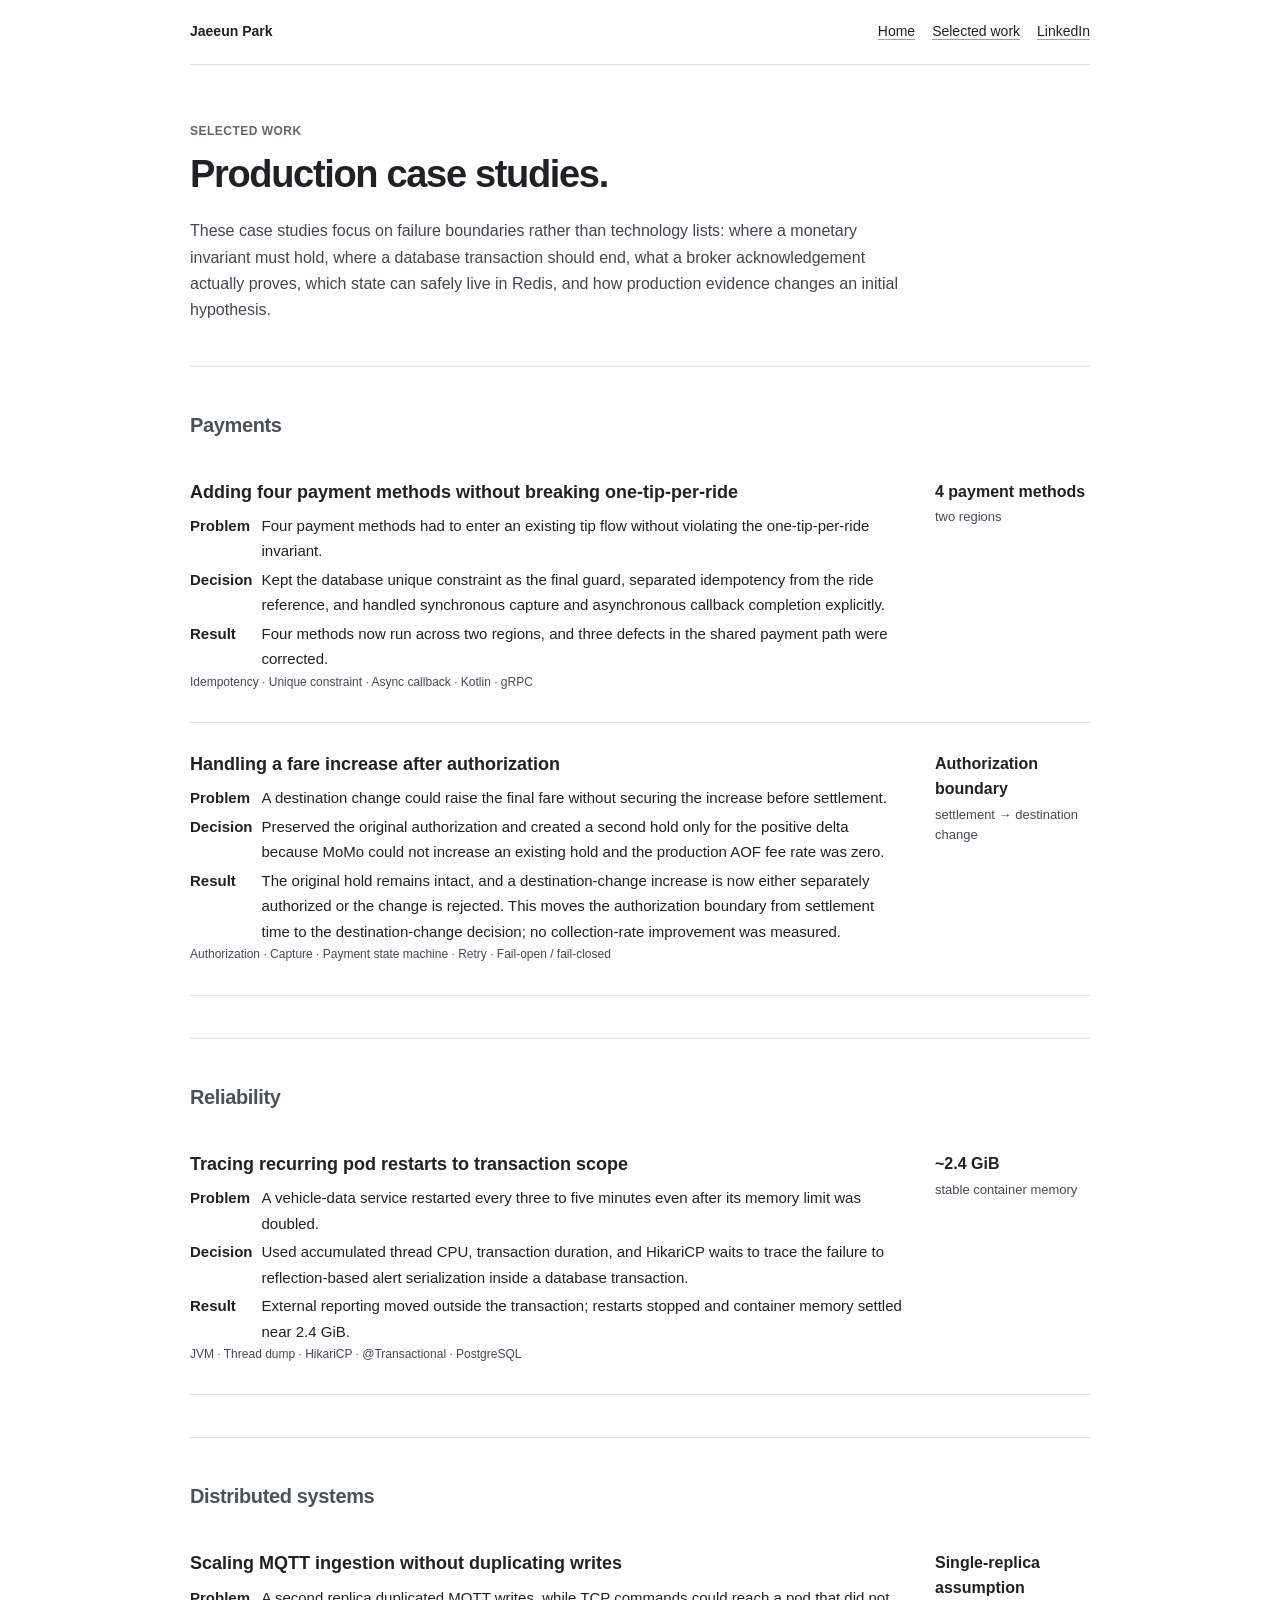
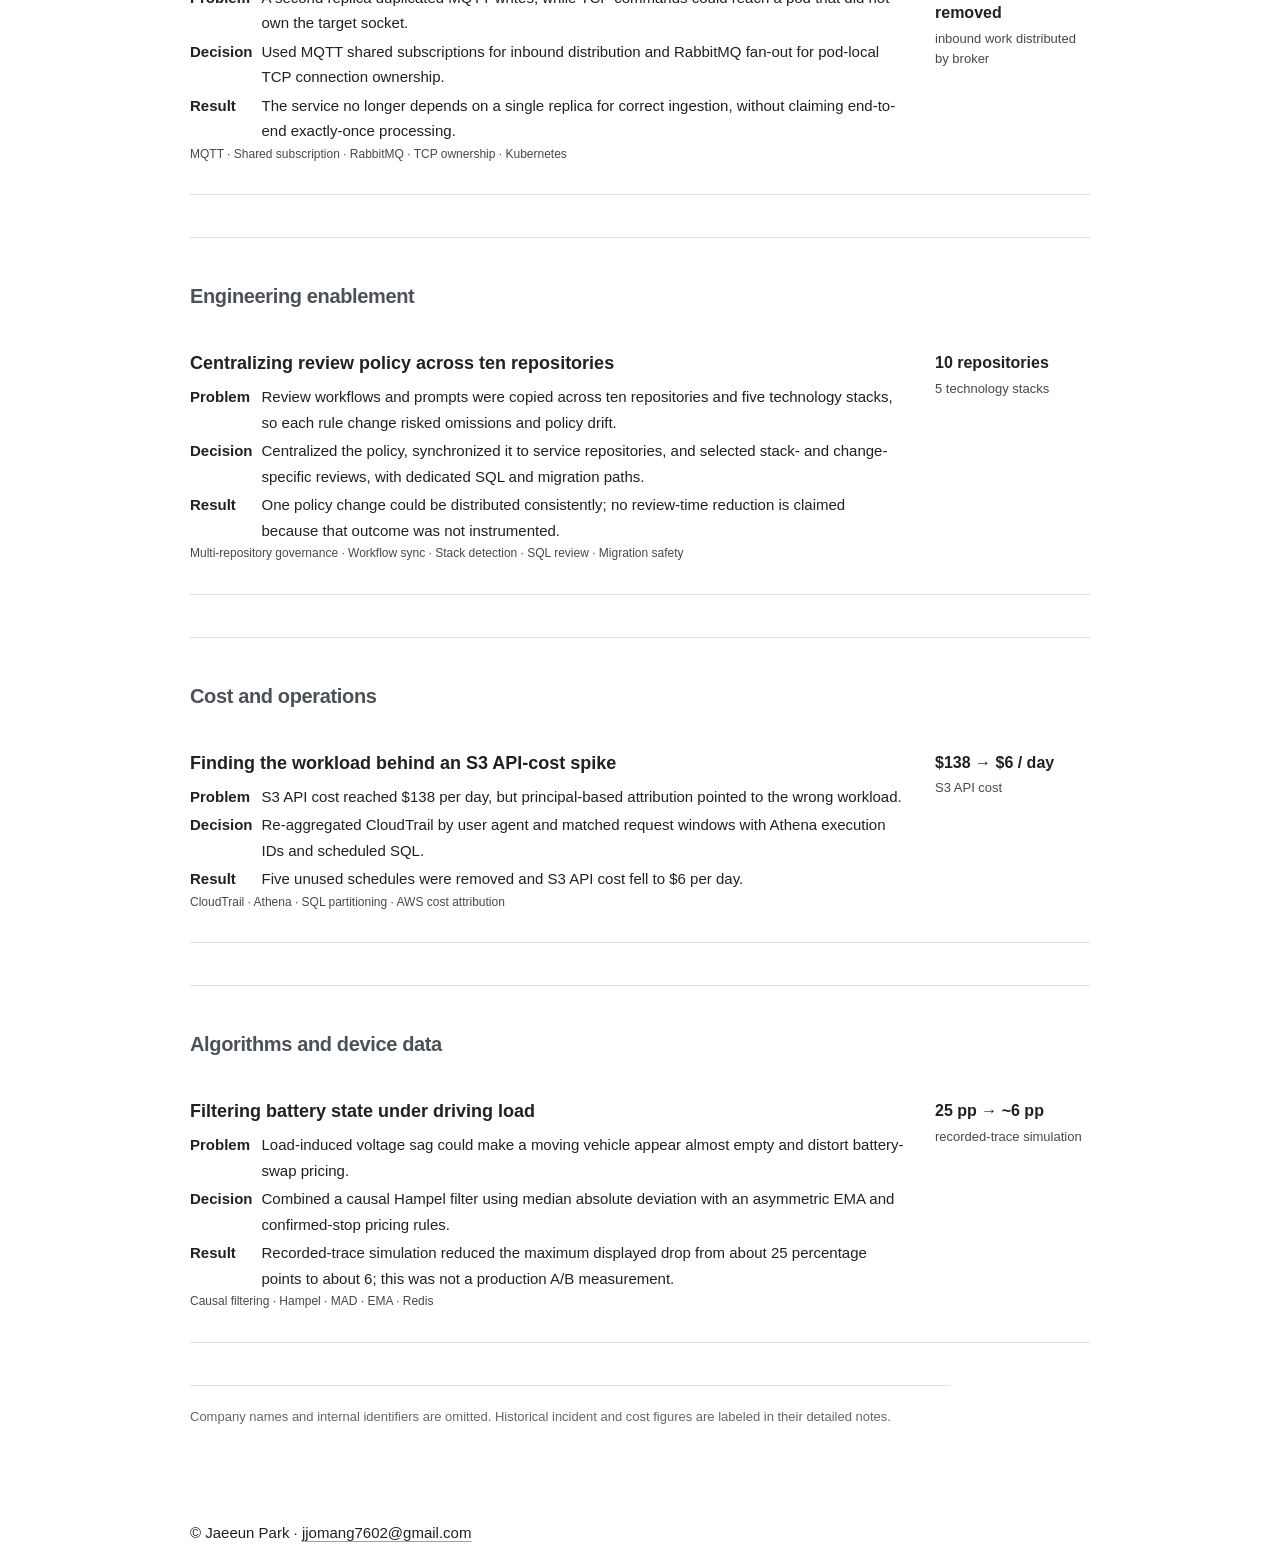
==== commit 06e5c320: "Break card summaries onto their own lines and shorten the intro Problem, Decision, and Result ran to" ====
--- a/case-studies.html
+++ b/case-studies.html
@@ -6,7 +6,7 @@
 <meta name="description" content="Selected backend engineering case studies by Jaeeun Park, grouped by the kind of failure boundary each one addresses.">
 <title>Selected Work — Jaeeun Park</title>
 <link rel="icon" href="favicon.svg" type="image/svg+xml">
-<link rel="stylesheet" href="notes.css?v=20261002"></head>
+<link rel="stylesheet" href="notes.css?v=20261003"></head>
 <body>
 <div class="wrap">
 <nav class="site-nav" aria-label="Site navigation"><a class="brand" href="index.html">Jaeeun Park</a>
@@ -21,7 +21,11 @@
 <article class="case">
 <div>
 <h3><a href="notes/tipping-payment-flow.html">Adding four payment methods without breaking one-tip-per-ride</a></h3>
-<p><strong>Problem:</strong> Four payment methods had to enter an existing tip flow without violating the one-tip-per-ride invariant. <strong>Decision:</strong> Kept the database unique constraint as the final guard, separated idempotency from the ride reference, and handled synchronous capture and asynchronous callback completion explicitly. <strong>Result:</strong> Four methods now run across two regions, and three defects in the shared payment path were corrected.</p>
+<dl class="pdr">
+<dt>Problem</dt><dd>Four payment methods had to enter an existing tip flow without violating the one-tip-per-ride invariant.</dd>
+<dt>Decision</dt><dd>Kept the database unique constraint as the final guard, separated idempotency from the ride reference, and handled synchronous capture and asynchronous callback completion explicitly.</dd>
+<dt>Result</dt><dd>Four methods now run across two regions, and three defects in the shared payment path were corrected.</dd>
+</dl>
 <p class="note-label">Idempotency · Unique constraint · Async callback · Kotlin · gRPC</p>
 </div>
 <p class="metric"><strong>4 payment methods</strong>two regions</p>
@@ -29,7 +33,11 @@
 <article class="case">
 <div>
 <h3><a href="notes/incremental-authorization.html">Handling a fare increase after authorization</a></h3>
-<p><strong>Problem:</strong> A destination change could raise the final fare without securing the increase before settlement. <strong>Decision:</strong> Preserved the original authorization and created a second hold only for the positive delta because MoMo could not increase an existing hold and the production AOF fee rate was zero. <strong>Result:</strong> The original hold remains intact, and a destination-change increase is now either separately authorized or the change is rejected. This moves the authorization boundary from settlement time to the destination-change decision; no collection-rate improvement was measured.</p>
+<dl class="pdr">
+<dt>Problem</dt><dd>A destination change could raise the final fare without securing the increase before settlement.</dd>
+<dt>Decision</dt><dd>Preserved the original authorization and created a second hold only for the positive delta because MoMo could not increase an existing hold and the production AOF fee rate was zero.</dd>
+<dt>Result</dt><dd>The original hold remains intact, and a destination-change increase is now either separately authorized or the change is rejected. This moves the authorization boundary from settlement time to the destination-change decision; no collection-rate improvement was measured.</dd>
+</dl>
 <p class="note-label">Authorization · Capture · Payment state machine · Retry · Fail-open / fail-closed</p>
 </div>
 <p class="metric"><strong>Authorization boundary</strong>settlement → destination change</p>
@@ -40,7 +48,11 @@
 <article class="case">
 <div>
 <h3><a href="notes/oom-incident.html">Tracing recurring pod restarts to transaction scope</a></h3>
-<p><strong>Problem:</strong> A vehicle-data service restarted every three to five minutes even after its memory limit was doubled. <strong>Decision:</strong> Used accumulated thread CPU, transaction duration, and HikariCP waits to trace the failure to reflection-based alert serialization inside a database transaction. <strong>Result:</strong> External reporting moved outside the transaction; restarts stopped and container memory settled near 2.4 GiB.</p>
+<dl class="pdr">
+<dt>Problem</dt><dd>A vehicle-data service restarted every three to five minutes even after its memory limit was doubled.</dd>
+<dt>Decision</dt><dd>Used accumulated thread CPU, transaction duration, and HikariCP waits to trace the failure to reflection-based alert serialization inside a database transaction.</dd>
+<dt>Result</dt><dd>External reporting moved outside the transaction; restarts stopped and container memory settled near 2.4 GiB.</dd>
+</dl>
 <p class="note-label">JVM · Thread dump · HikariCP · @Transactional · PostgreSQL</p>
 </div>
 <p class="metric"><strong>~2.4 GiB</strong>stable container memory</p>
@@ -51,7 +63,11 @@
 <article class="case">
 <div>
 <h3><a href="notes/mqtt-scaling.html">Scaling MQTT ingestion without duplicating writes</a></h3>
-<p><strong>Problem:</strong> A second replica duplicated MQTT writes, while TCP commands could reach a pod that did not own the target socket. <strong>Decision:</strong> Used MQTT shared subscriptions for inbound distribution and RabbitMQ fan-out for pod-local TCP connection ownership. <strong>Result:</strong> The service no longer depends on a single replica for correct ingestion, without claiming end-to-end exactly-once processing.</p>
+<dl class="pdr">
+<dt>Problem</dt><dd>A second replica duplicated MQTT writes, while TCP commands could reach a pod that did not own the target socket.</dd>
+<dt>Decision</dt><dd>Used MQTT shared subscriptions for inbound distribution and RabbitMQ fan-out for pod-local TCP connection ownership.</dd>
+<dt>Result</dt><dd>The service no longer depends on a single replica for correct ingestion, without claiming end-to-end exactly-once processing.</dd>
+</dl>
 <p class="note-label">MQTT · Shared subscription · RabbitMQ · TCP ownership · Kubernetes</p>
 </div>
 <p class="metric"><strong>Single-replica assumption removed</strong>inbound work distributed by broker</p>
@@ -62,7 +78,11 @@
 <article class="case">
 <div>
 <h3><a href="notes/review-policy.html">Centralizing review policy across ten repositories</a></h3>
-<p><strong>Problem:</strong> Review workflows and prompts were copied across ten repositories and five technology stacks, so each rule change risked omissions and policy drift. <strong>Decision:</strong> Centralized the policy, synchronized it to service repositories, and selected stack- and change-specific reviews, with dedicated SQL and migration paths. <strong>Result:</strong> One policy change could be distributed consistently; no review-time reduction is claimed because that outcome was not instrumented.</p>
+<dl class="pdr">
+<dt>Problem</dt><dd>Review workflows and prompts were copied across ten repositories and five technology stacks, so each rule change risked omissions and policy drift.</dd>
+<dt>Decision</dt><dd>Centralized the policy, synchronized it to service repositories, and selected stack- and change-specific reviews, with dedicated SQL and migration paths.</dd>
+<dt>Result</dt><dd>One policy change could be distributed consistently; no review-time reduction is claimed because that outcome was not instrumented.</dd>
+</dl>
 <p class="note-label">Multi-repository governance · Workflow sync · Stack detection · SQL review · Migration safety</p>
 </div>
 <p class="metric"><strong>10 repositories</strong>5 technology stacks</p>
@@ -73,7 +93,11 @@
 <article class="case">
 <div>
 <h3><a href="notes/s3-cost-investigation.html">Finding the workload behind an S3 API-cost spike</a></h3>
-<p><strong>Problem:</strong> S3 API cost reached $138 per day, but principal-based attribution pointed to the wrong workload. <strong>Decision:</strong> Re-aggregated CloudTrail by user agent and matched request windows with Athena execution IDs and scheduled SQL. <strong>Result:</strong> Five unused schedules were removed and S3 API cost fell to $6 per day.</p>
+<dl class="pdr">
+<dt>Problem</dt><dd>S3 API cost reached $138 per day, but principal-based attribution pointed to the wrong workload.</dd>
+<dt>Decision</dt><dd>Re-aggregated CloudTrail by user agent and matched request windows with Athena execution IDs and scheduled SQL.</dd>
+<dt>Result</dt><dd>Five unused schedules were removed and S3 API cost fell to $6 per day.</dd>
+</dl>
 <p class="note-label">CloudTrail · Athena · SQL partitioning · AWS cost attribution</p>
 </div>
 <p class="metric"><strong>$138 → $6 / day</strong>S3 API cost</p>
@@ -84,7 +108,11 @@
 <article class="case">
 <div>
 <h3><a href="notes/battery-signal-filter.html">Filtering battery state under driving load</a></h3>
-<p><strong>Problem:</strong> Load-induced voltage sag could make a moving vehicle appear almost empty and distort battery-swap pricing. <strong>Decision:</strong> Combined a causal Hampel filter using median absolute deviation with an asymmetric EMA and confirmed-stop pricing rules. <strong>Result:</strong> Recorded-trace simulation reduced the maximum displayed drop from about 25 percentage points to about 6; this was not a production A/B measurement.</p>
+<dl class="pdr">
+<dt>Problem</dt><dd>Load-induced voltage sag could make a moving vehicle appear almost empty and distort battery-swap pricing.</dd>
+<dt>Decision</dt><dd>Combined a causal Hampel filter using median absolute deviation with an asymmetric EMA and confirmed-stop pricing rules.</dd>
+<dt>Result</dt><dd>Recorded-trace simulation reduced the maximum displayed drop from about 25 percentage points to about 6; this was not a production A/B measurement.</dd>
+</dl>
 <p class="note-label">Causal filtering · Hampel · MAD · EMA · Redis</p>
 </div>
 <p class="metric"><strong>25 pp → ~6 pp</strong>recorded-trace simulation</p>
--- a/notes.css
+++ b/notes.css
@@ -14,12 +14,18 @@
 .kt-string { color:#f0c674; }
 .kt-comment { color:#8a9baa; font-style:italic; }
 .inline-code { padding:1px 4px; border:1px solid #e0e3e6; background:#f6f7f8; color:#30343a; font:0.9em ui-monospace, SFMono-Regular, Menlo, Monaco, Consolas, monospace; }
+
+.pdr { display:grid; grid-template-columns:auto 1fr; gap:3px 9px; margin:0; }
+.pdr dt { color:var(--ink); font-weight:650; }
+.pdr dd { margin:0; }
 @media (max-width:620px) {
   .wrap { width:min(100% - 32px, 900px); }
   .site-nav { align-items:flex-start; }
   .nav-links { flex-wrap:wrap; justify-content:flex-end; row-gap:6px; }
   .case { grid-template-columns:1fr; gap:12px; }
   .metric { margin-top:0; }
+  .pdr { grid-template-columns:1fr; gap:1px; }
+  .pdr dt { margin-top:5px; }
   table { font-size:13px; }
   th, td { padding:10px; }
 }
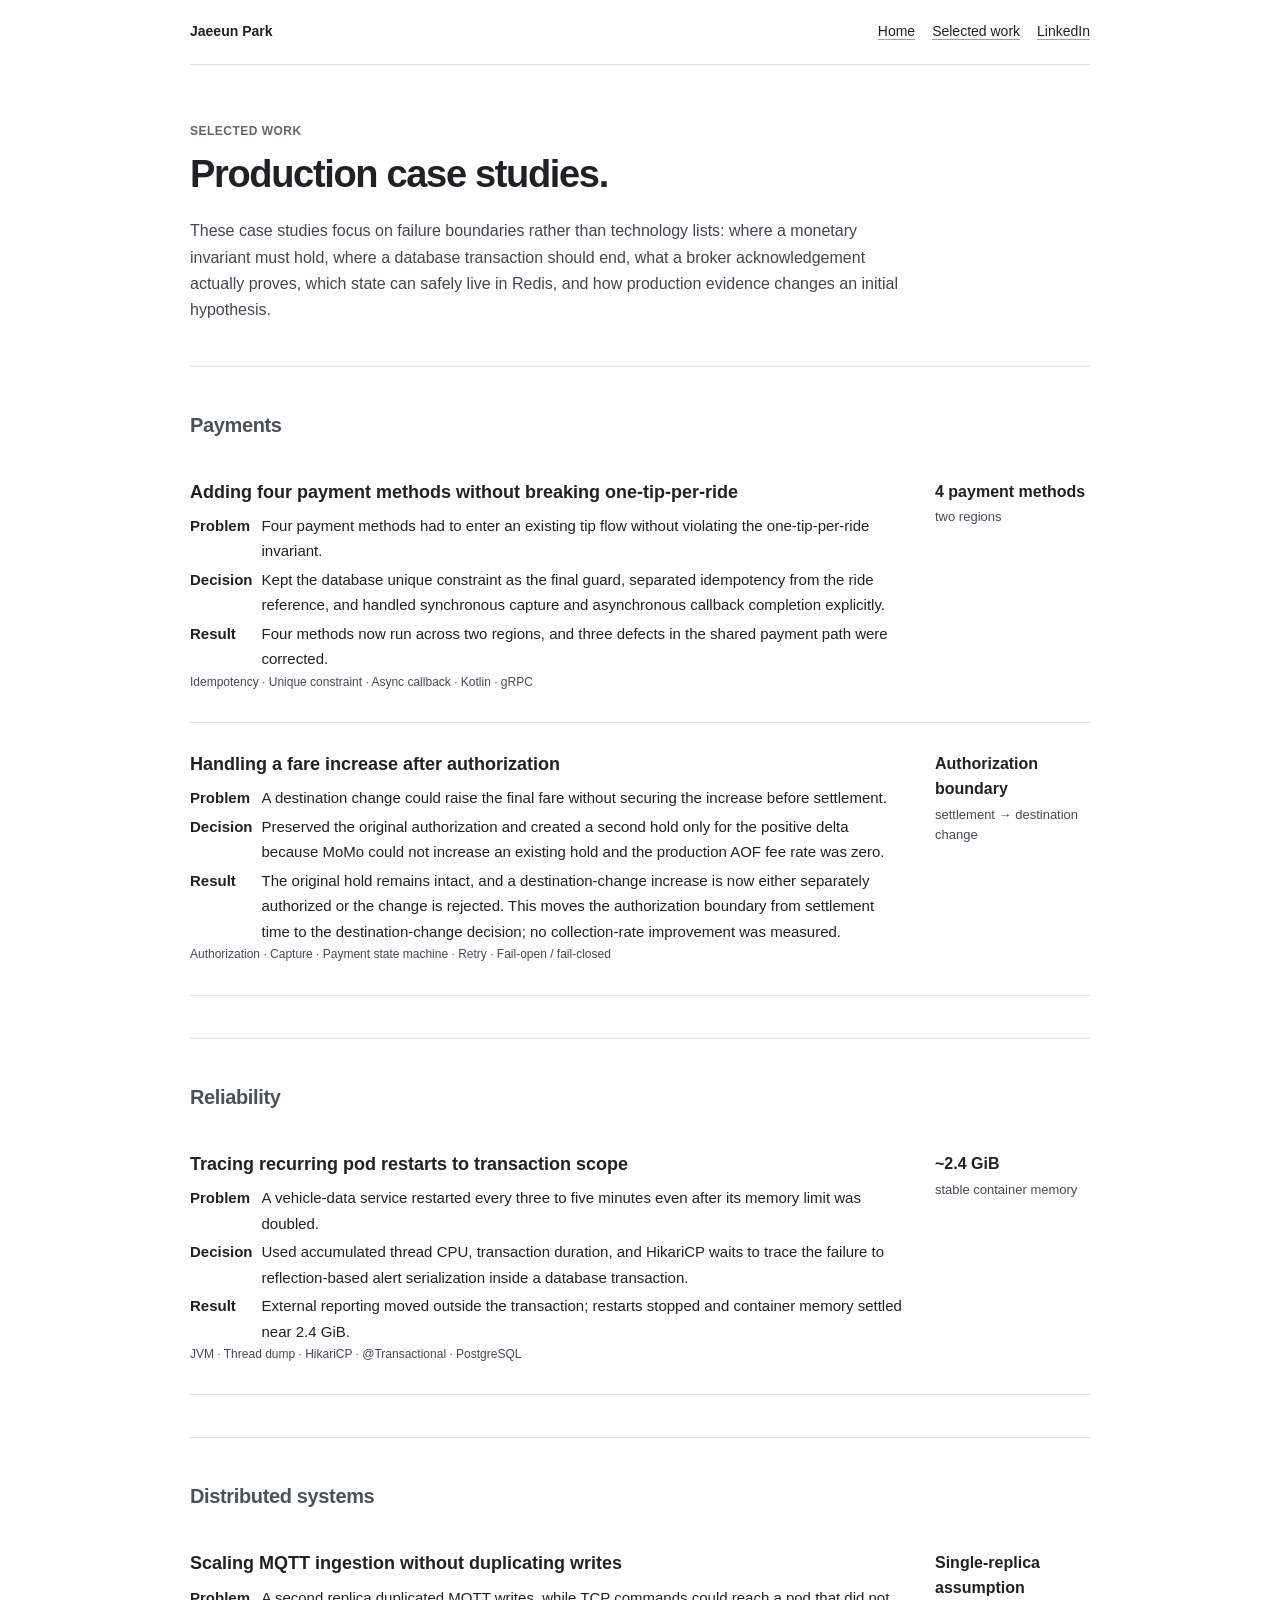
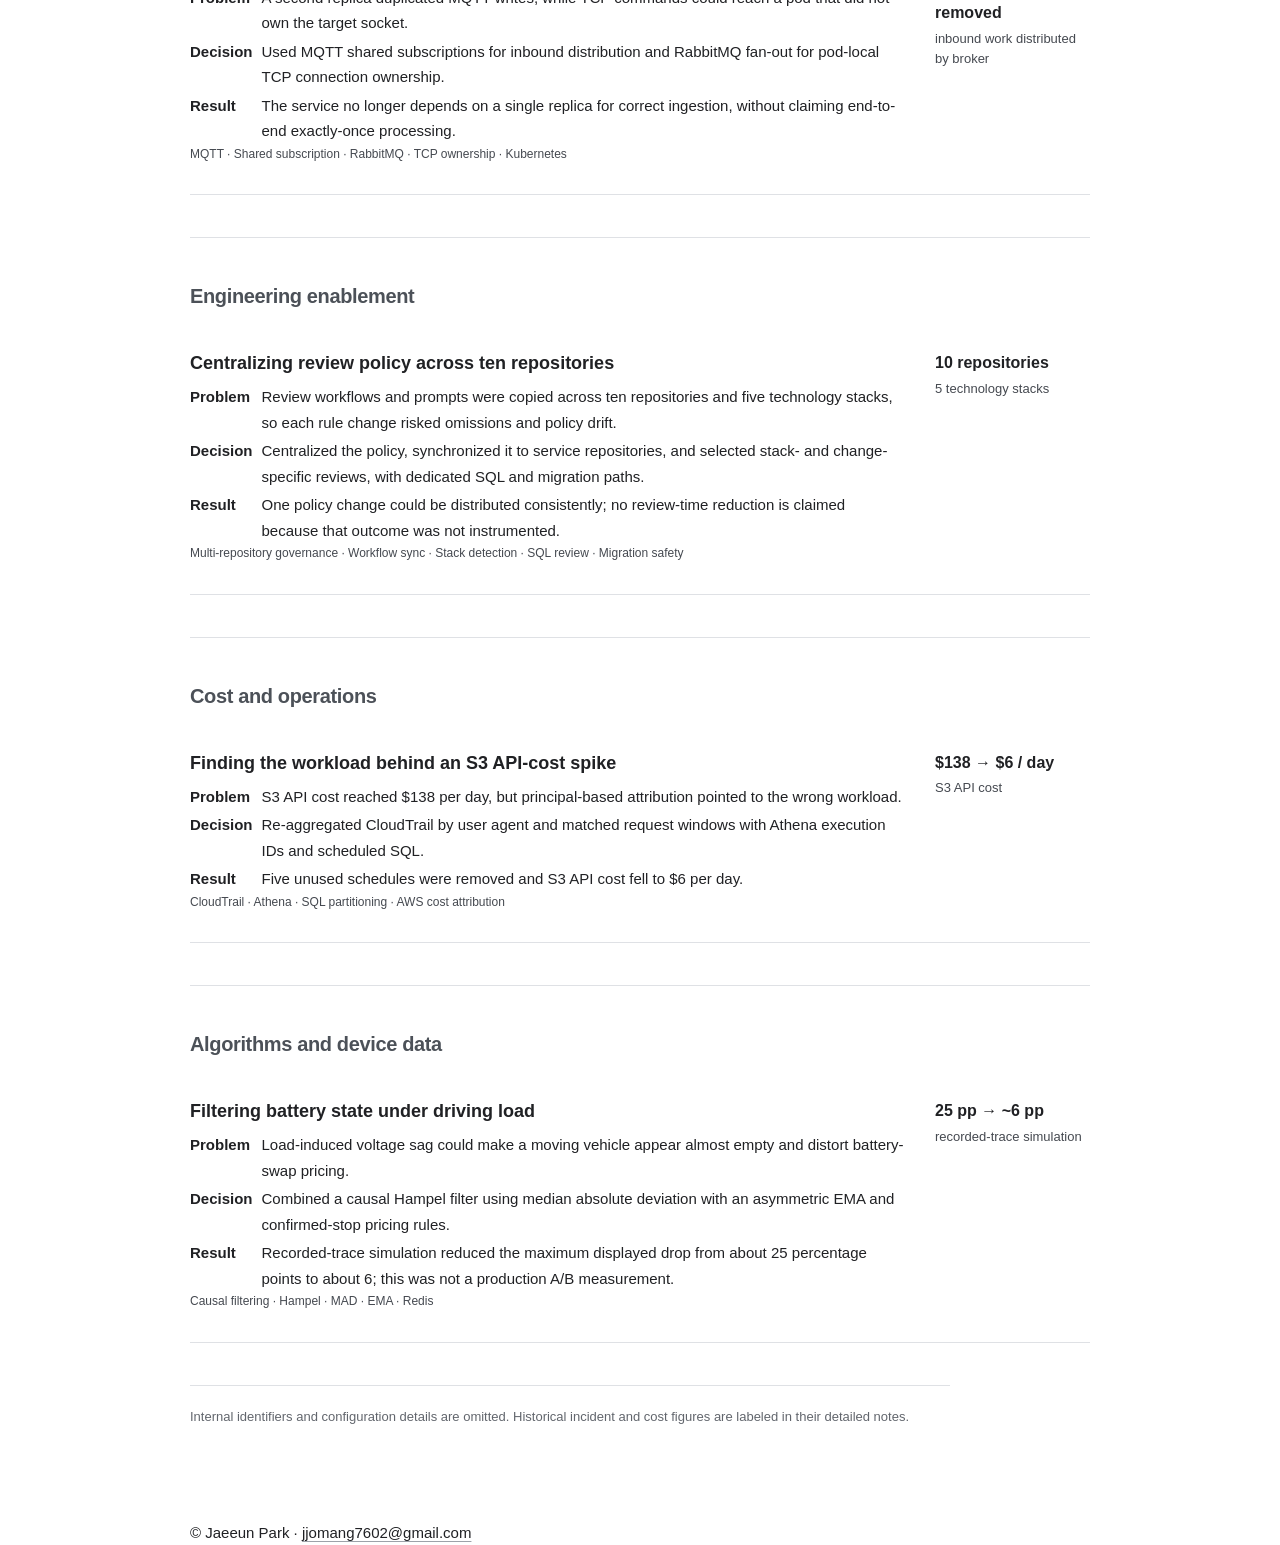
==== commit e610c1c2: "Name the employers on the home page Experience now carries Easi6 (TADA | ONiON) and Comerstone inste" ====
--- a/case-studies.html
+++ b/case-studies.html
@@ -6,7 +6,7 @@
 <meta name="description" content="Selected backend engineering case studies by Jaeeun Park, grouped by the kind of failure boundary each one addresses.">
 <title>Selected Work — Jaeeun Park</title>
 <link rel="icon" href="favicon.svg" type="image/svg+xml">
-<link rel="stylesheet" href="notes.css?v=20261003"></head>
+<link rel="stylesheet" href="notes.css?v=20261005"></head>
 <body>
 <div class="wrap">
 <nav class="site-nav" aria-label="Site navigation"><a class="brand" href="index.html">Jaeeun Park</a>
@@ -118,7 +118,7 @@
 <p class="metric"><strong>25 pp → ~6 pp</strong>recorded-trace simulation</p>
 </article>
 </section>
-<p class="note">Company names and internal identifiers are omitted. Historical incident and cost figures are labeled in their detailed notes.</p>
+<p class="note">Internal identifiers and configuration details are omitted. Historical incident and cost figures are labeled in their detailed notes.</p>
 </main>
 <footer>© Jaeeun Park · <a href="mailto:jjomang7602@gmail.com">jjomang7602@gmail.com</a></footer>
 </div>
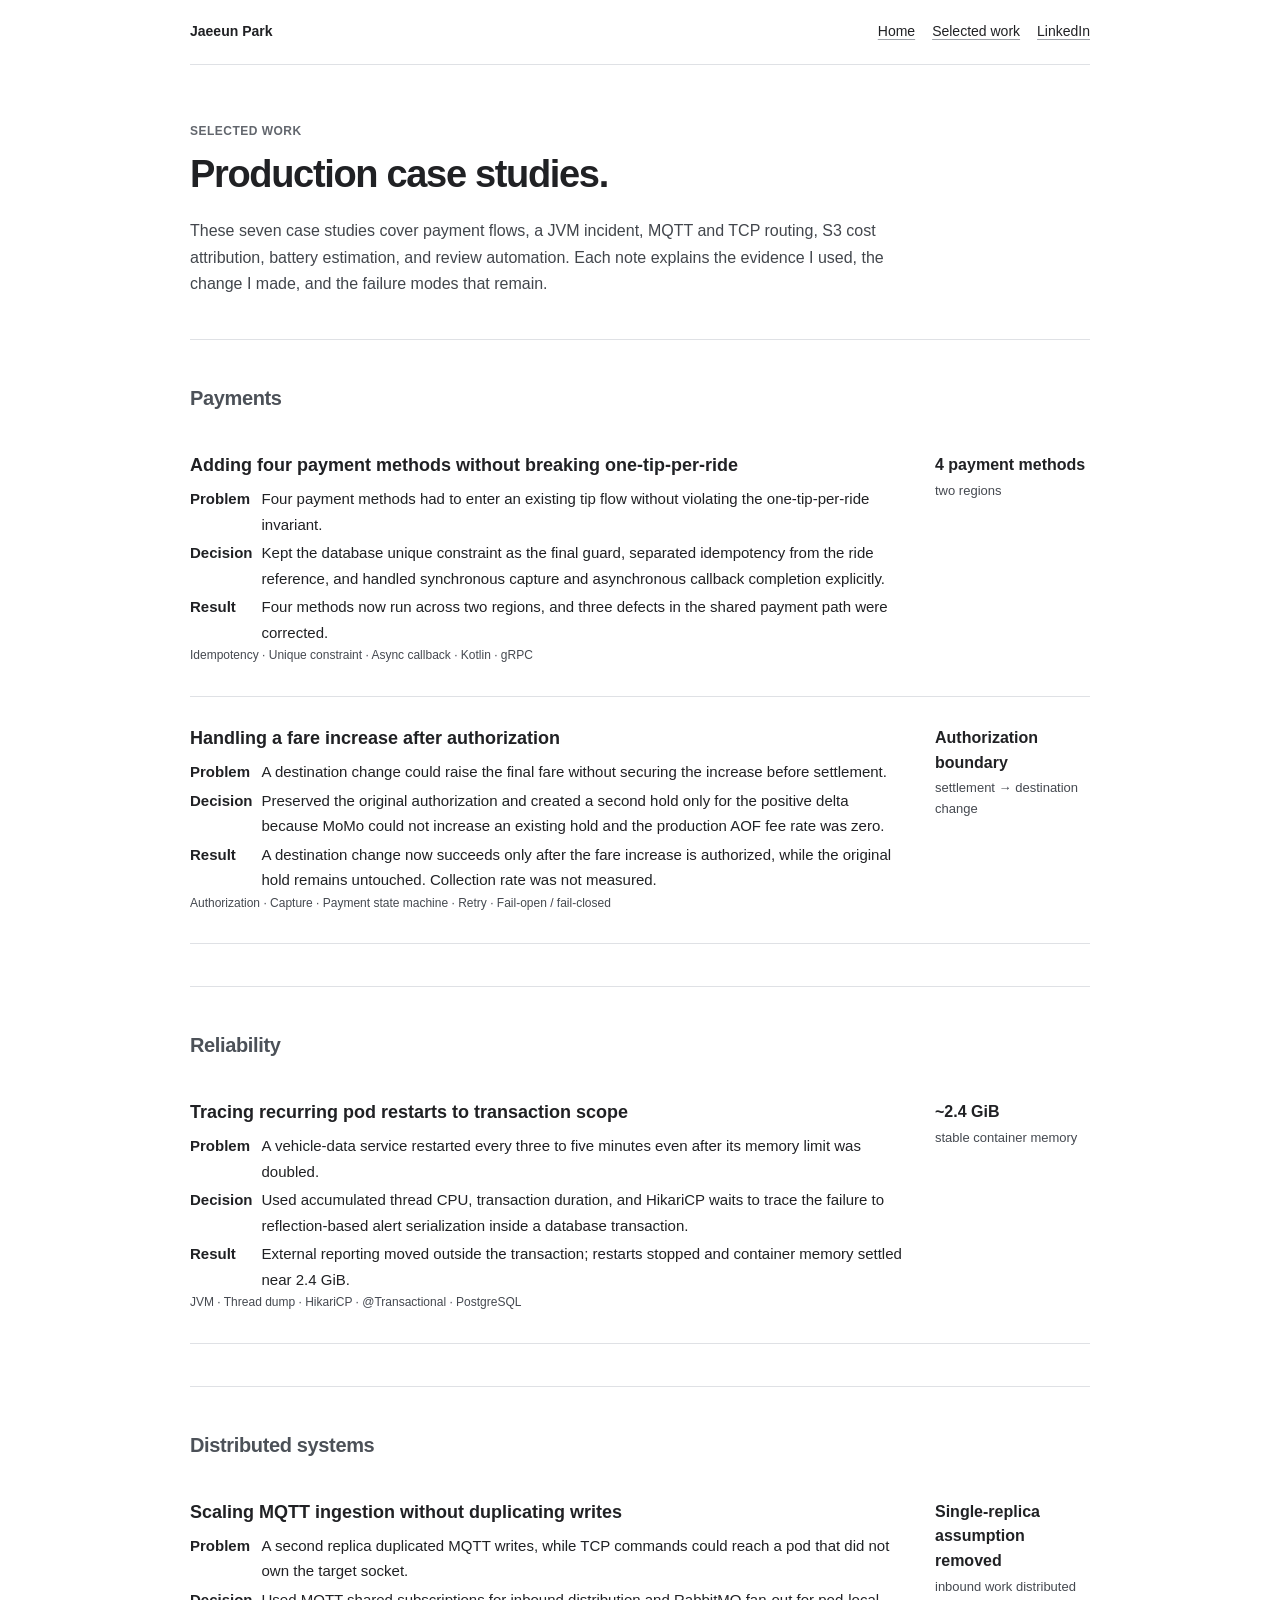
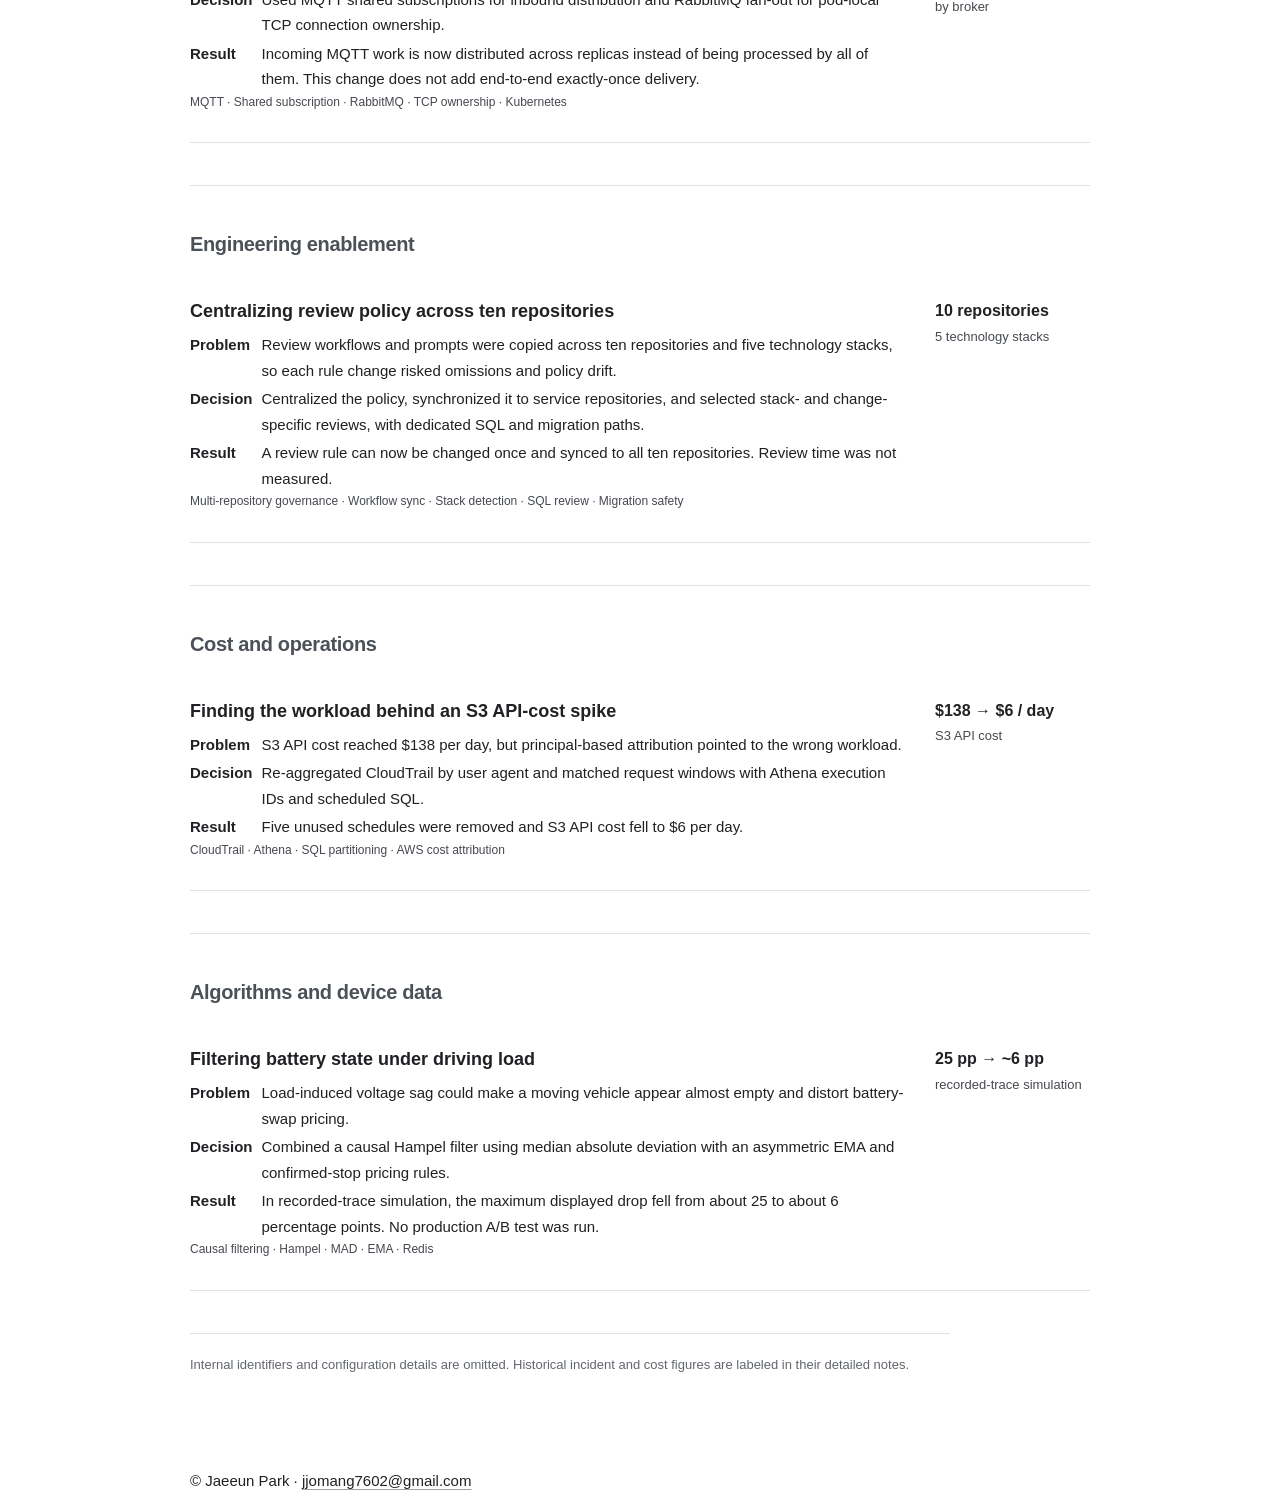
==== commit da351343: "Rewrite portfolio copy in a direct engineering voice" ====
--- a/case-studies.html
+++ b/case-studies.html
@@ -6,7 +6,7 @@
 <meta name="description" content="Selected backend engineering case studies by Jaeeun Park, grouped by the kind of failure boundary each one addresses.">
 <title>Selected Work — Jaeeun Park</title>
 <link rel="icon" href="favicon.svg" type="image/svg+xml">
-<link rel="stylesheet" href="notes.css?v=20261005"></head>
+<link rel="stylesheet" href="notes.css?v=20261010"></head>
 <body>
 <div class="wrap">
 <nav class="site-nav" aria-label="Site navigation"><a class="brand" href="index.html">Jaeeun Park</a>
@@ -15,7 +15,7 @@
 <main>
 <p class="eyebrow">Selected work</p>
 <h1>Production case studies.</h1>
-<p class="lede">These case studies focus on failure boundaries rather than technology lists: where a monetary invariant must hold, where a database transaction should end, what a broker acknowledgement actually proves, which state can safely live in Redis, and how production evidence changes an initial hypothesis.</p>
+<p class="lede">These seven case studies cover payment flows, a JVM incident, MQTT and TCP routing, S3 cost attribution, battery estimation, and review automation. Each note explains the evidence I used, the change I made, and the failure modes that remain.</p>
 <section class="case-list" aria-label="Payments">
 <h2 class="section-intro">Payments</h2>
 <article class="case">
@@ -36,7 +36,7 @@
 <dl class="pdr">
 <dt>Problem</dt><dd>A destination change could raise the final fare without securing the increase before settlement.</dd>
 <dt>Decision</dt><dd>Preserved the original authorization and created a second hold only for the positive delta because MoMo could not increase an existing hold and the production AOF fee rate was zero.</dd>
-<dt>Result</dt><dd>The original hold remains intact, and a destination-change increase is now either separately authorized or the change is rejected. This moves the authorization boundary from settlement time to the destination-change decision; no collection-rate improvement was measured.</dd>
+<dt>Result</dt><dd>A destination change now succeeds only after the fare increase is authorized, while the original hold remains untouched. Collection rate was not measured.</dd>
 </dl>
 <p class="note-label">Authorization · Capture · Payment state machine · Retry · Fail-open / fail-closed</p>
 </div>
@@ -66,7 +66,7 @@
 <dl class="pdr">
 <dt>Problem</dt><dd>A second replica duplicated MQTT writes, while TCP commands could reach a pod that did not own the target socket.</dd>
 <dt>Decision</dt><dd>Used MQTT shared subscriptions for inbound distribution and RabbitMQ fan-out for pod-local TCP connection ownership.</dd>
-<dt>Result</dt><dd>The service no longer depends on a single replica for correct ingestion, without claiming end-to-end exactly-once processing.</dd>
+<dt>Result</dt><dd>Incoming MQTT work is now distributed across replicas instead of being processed by all of them. This change does not add end-to-end exactly-once delivery.</dd>
 </dl>
 <p class="note-label">MQTT · Shared subscription · RabbitMQ · TCP ownership · Kubernetes</p>
 </div>
@@ -81,7 +81,7 @@
 <dl class="pdr">
 <dt>Problem</dt><dd>Review workflows and prompts were copied across ten repositories and five technology stacks, so each rule change risked omissions and policy drift.</dd>
 <dt>Decision</dt><dd>Centralized the policy, synchronized it to service repositories, and selected stack- and change-specific reviews, with dedicated SQL and migration paths.</dd>
-<dt>Result</dt><dd>One policy change could be distributed consistently; no review-time reduction is claimed because that outcome was not instrumented.</dd>
+<dt>Result</dt><dd>A review rule can now be changed once and synced to all ten repositories. Review time was not measured.</dd>
 </dl>
 <p class="note-label">Multi-repository governance · Workflow sync · Stack detection · SQL review · Migration safety</p>
 </div>
@@ -111,7 +111,7 @@
 <dl class="pdr">
 <dt>Problem</dt><dd>Load-induced voltage sag could make a moving vehicle appear almost empty and distort battery-swap pricing.</dd>
 <dt>Decision</dt><dd>Combined a causal Hampel filter using median absolute deviation with an asymmetric EMA and confirmed-stop pricing rules.</dd>
-<dt>Result</dt><dd>Recorded-trace simulation reduced the maximum displayed drop from about 25 percentage points to about 6; this was not a production A/B measurement.</dd>
+<dt>Result</dt><dd>In recorded-trace simulation, the maximum displayed drop fell from about 25 to about 6 percentage points. No production A/B test was run.</dd>
 </dl>
 <p class="note-label">Causal filtering · Hampel · MAD · EMA · Redis</p>
 </div>
--- a/notes.css
+++ b/notes.css
@@ -18,6 +18,9 @@
 .pdr { display:grid; grid-template-columns:auto 1fr; gap:3px 9px; margin:0; }
 .pdr dt { color:var(--ink); font-weight:650; }
 .pdr dd { margin:0; }
+.experience-heading { margin-top:25px; margin-bottom:6px; }
+.experience-list { max-width:760px; margin:0; padding-left:20px; }
+.experience-list li { margin:4px 0; }
 @media (max-width:620px) {
   .wrap { width:min(100% - 32px, 900px); }
   .site-nav { align-items:flex-start; }
